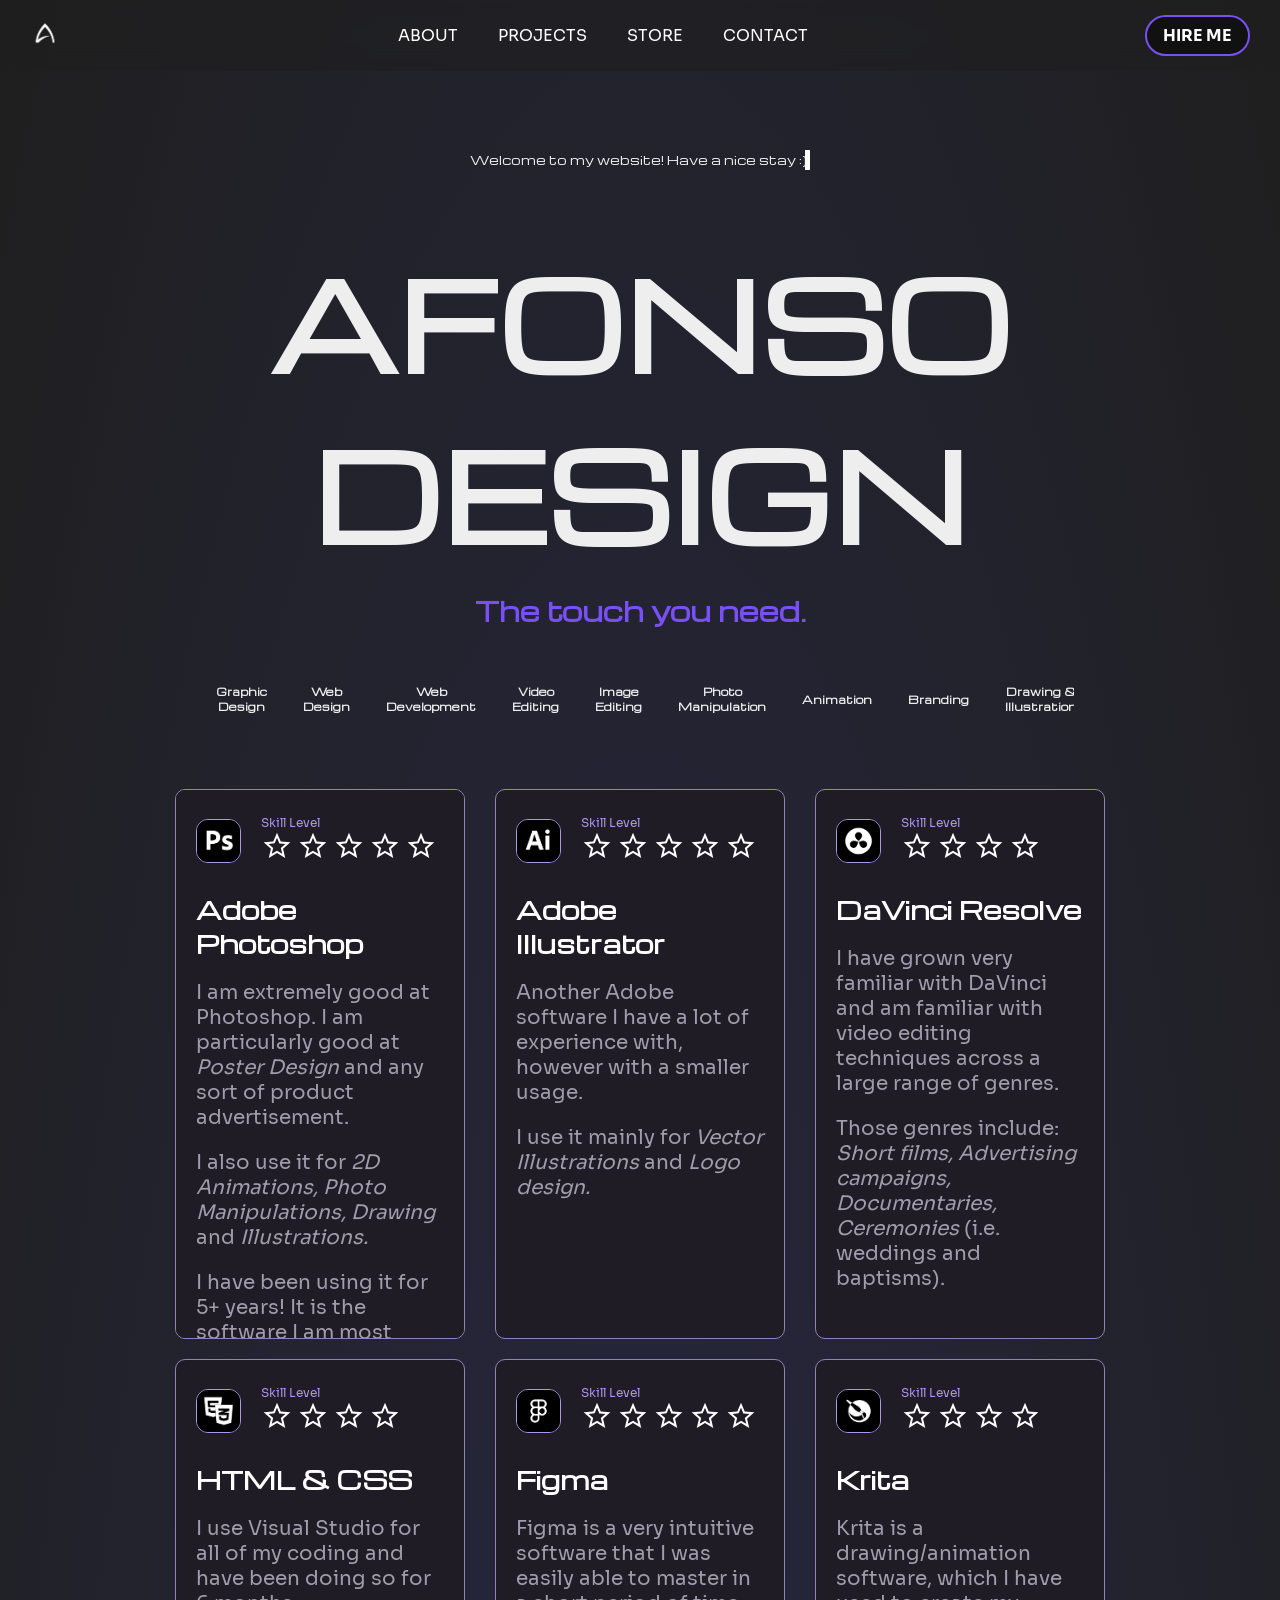
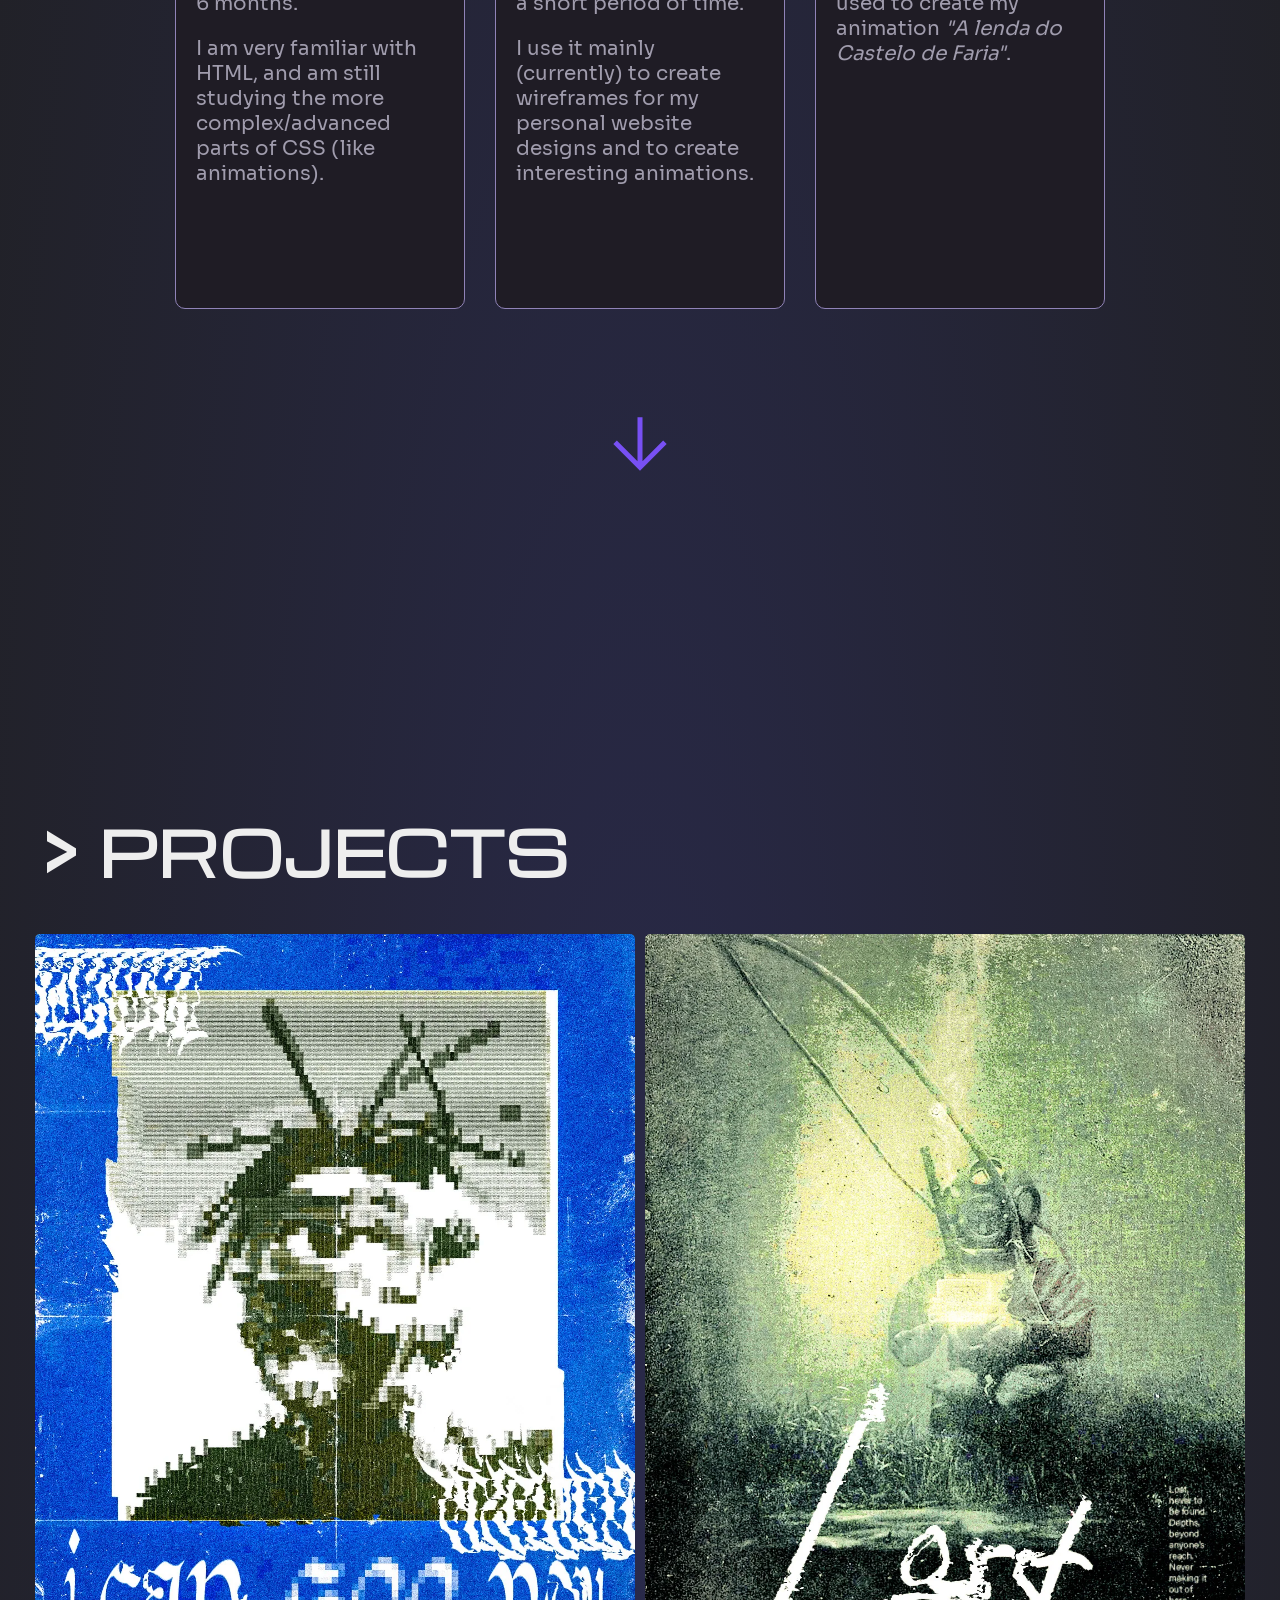
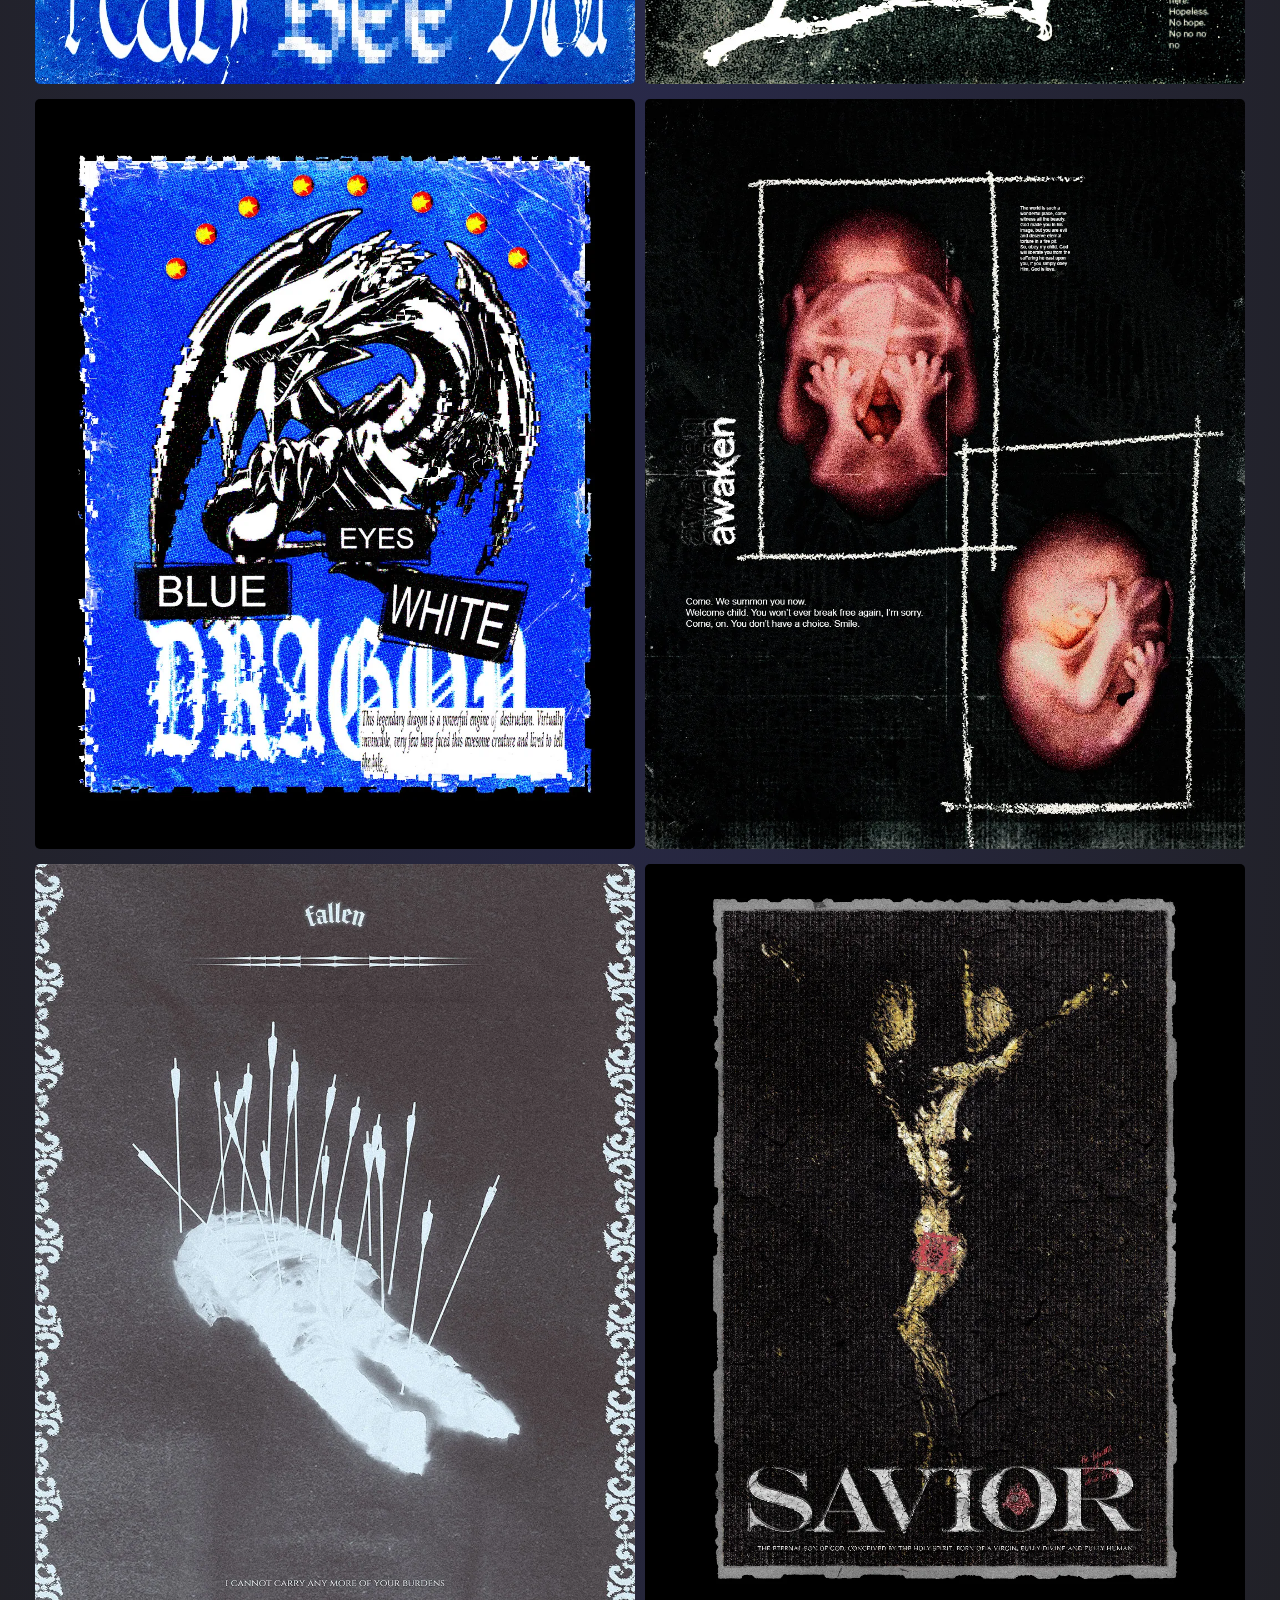
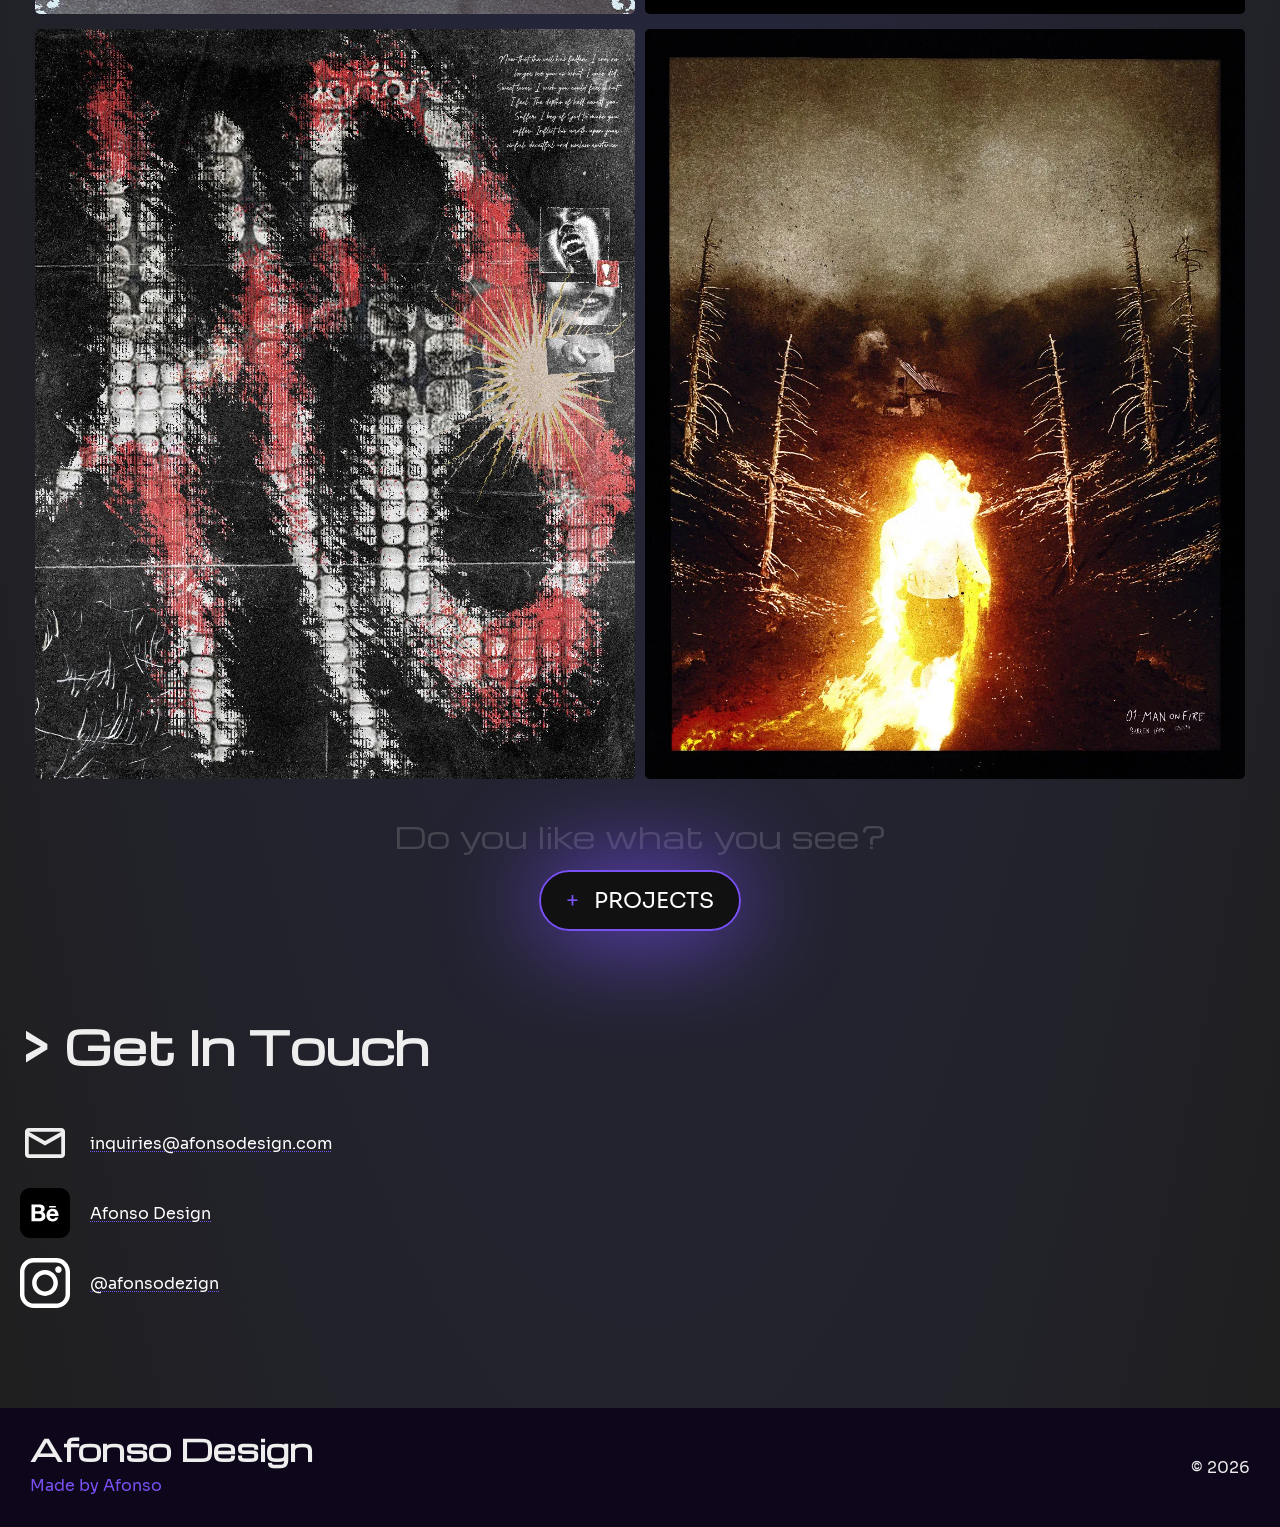
==== index.html @ 68c9d5b9 "title update" ====
<!DOCTYPE html>
<html lang="en">
<head>
  <meta charset="UTF-8">
  <meta name="viewport" content="width=device-width, initial-scale=1.0">
  <meta name="description" content="Graphic Design freelancer looking to level up your brand or projects.">
  <title>Afonso Design - Freelance Graphic Designer</title>

  <link rel="stylesheet" href="general.css">
  <link rel="stylesheet" href="nav.css">
  <link rel="stylesheet" href="header.css">
  <link rel="stylesheet" href="main.css">
  <link rel="stylesheet" href="skills.css">
  <link rel="stylesheet" href="footer.css">

  <link rel="icon" type="image/x-icon" href="../Logo/afdz.ico">

</head>

<body>
  <nav>
    <div class="logo-container">
      <a href="index.html"><img src="../Logo/Transparent White.png" class="brand-logo"></a>
    </div>
    <div class="links-container">
      <a href="about.html">About</a>
      <a href="projects.html">Projects</a>
      <a href="store.html">Store</a>
      <a href="contact.html">Contact</a>
    </div>
    <div class="button-container">
      <button>
        <a href="mailto:inquiries@afonsodesign.com" target="_blank" class="my-email">HIRE ME</a>
      </button>
    </div>
  </nav>

  <section class="load-text-container">
    <div class="load-text">
      <p>Welcome to my website! Have a nice stay &#58;&#41;</p>
    </div>
  </section>

  <header>
    <div class="name-container">
      <h1>
        AFONSO DESIGN
      </h1>
      </div>
    <div class="catch-phrase">
      <h3>The touch you need.</h3>
    </div>


   
    <div class="carousel">
      <div class="role-container">
        <h5>Graphic Design</h5>
        <h5>Web Design</h5>
        <h5>Web Development</h5>
        <h5>Video Editing</h5>
        <h5>Image Editing</h5>
        <h5>Photo Manipulation</h5>
        <h5>Animation</h5>
        <h5>Branding</h5>
        <h5>Drawing & Illustration</h5>
      </div>
      <div aria-hidden="true" class="role-container">
        <h5>Graphic Design</h5>
        <h5>Web Design</h5>
        <h5>Web Development</h5>
        <h5>Video Editing</h5>
        <h5>Image Editing</h5>
        <h5>Photo Manipulation</h5>
        <h5>Animation</h5>
        <h5>Branding</h5>
        <h5>Drawing & Illustration</h5>
      </div>
      <div aria-hidden="true" class="role-container">
        <h5>Graphic Design</h5>
        <h5>Web Design</h5>
        <h5>Web Development</h5>
        <h5>Video Editing</h5>
        <h5>Image Editing</h5>
        <h5>Photo Manipulation</h5>
        <h5>Animation</h5>
        <h5>Branding</h5>
        <h5>Drawing & Illustration</h5>
      </div>
    </div>
  </header>

  <section>
    <div class="skills-panel">
    <div class="skillset-container">
      <div class="skill-container">
        <div class="skill-icon">
          <img src="../Icons/psd logo.png">
          <div class="skill-level-container">
            <p class="skill-level">Skill Level</p>
            <svg xmlns="http://www.w3.org/2000/svg" height="32px" viewBox="0 -960 960 960" width="32px" fill="#fff"><path d="m323-245 157-94 157 95-42-178 138-120-182-16-71-168-71 167-182 16 138 120-42 178Zm-90 125 65-281L80-590l288-25 112-265 112 265 288 25-218 189 65 281-247-149-247 149Zm247-355Z"/></svg>
            <svg xmlns="http://www.w3.org/2000/svg" height="32px" viewBox="0 -960 960 960" width="32px" fill="#fff"><path d="m323-245 157-94 157 95-42-178 138-120-182-16-71-168-71 167-182 16 138 120-42 178Zm-90 125 65-281L80-590l288-25 112-265 112 265 288 25-218 189 65 281-247-149-247 149Zm247-355Z"/></svg>
            <svg xmlns="http://www.w3.org/2000/svg" height="32px" viewBox="0 -960 960 960" width="32px" fill="#fff"><path d="m323-245 157-94 157 95-42-178 138-120-182-16-71-168-71 167-182 16 138 120-42 178Zm-90 125 65-281L80-590l288-25 112-265 112 265 288 25-218 189 65 281-247-149-247 149Zm247-355Z"/></svg>
            <svg xmlns="http://www.w3.org/2000/svg" height="32px" viewBox="0 -960 960 960" width="32px" fill="#fff"><path d="m323-245 157-94 157 95-42-178 138-120-182-16-71-168-71 167-182 16 138 120-42 178Zm-90 125 65-281L80-590l288-25 112-265 112 265 288 25-218 189 65 281-247-149-247 149Zm247-355Z"/></svg>
            <svg xmlns="http://www.w3.org/2000/svg" height="32px" viewBox="0 -960 960 960" width="32px" fill="#fff"><path d="m323-245 157-94 157 95-42-178 138-120-182-16-71-168-71 167-182 16 138 120-42 178Zm-90 125 65-281L80-590l288-25 112-265 112 265 288 25-218 189 65 281-247-149-247 149Zm247-355Z"/></svg>
          </div>
          </div>

        <div class="skill-description">
          <h2>Adobe Photoshop</h2>
          <p>I am extremely good at Photoshop. I am particularly good at <em>Poster Design</em> and any sort of product advertisement.</p>
          <p>I also use it for <em>2D Animations, Photo Manipulations, Drawing</em> and <em>Illustrations.</em></p>
          <p>I have been using it for 5+ years! It is the software I am most familiar with.</p>
        </div>
      </div>
      <div class="skill-container">
        <div class="skill-icon">
          <img src="../Icons/ai logo.png">
          <div class="skill-level-container">
            <p class="skill-level">Skill Level</p>
          <svg xmlns="http://www.w3.org/2000/svg" height="32px" viewBox="0 -960 960 960" width="32px" fill="#fff"><path d="m323-245 157-94 157 95-42-178 138-120-182-16-71-168-71 167-182 16 138 120-42 178Zm-90 125 65-281L80-590l288-25 112-265 112 265 288 25-218 189 65 281-247-149-247 149Zm247-355Z"/></svg>
          <svg xmlns="http://www.w3.org/2000/svg" height="32px" viewBox="0 -960 960 960" width="32px" fill="#fff"><path d="m323-245 157-94 157 95-42-178 138-120-182-16-71-168-71 167-182 16 138 120-42 178Zm-90 125 65-281L80-590l288-25 112-265 112 265 288 25-218 189 65 281-247-149-247 149Zm247-355Z"/></svg>
          <svg xmlns="http://www.w3.org/2000/svg" height="32px" viewBox="0 -960 960 960" width="32px" fill="#fff"><path d="m323-245 157-94 157 95-42-178 138-120-182-16-71-168-71 167-182 16 138 120-42 178Zm-90 125 65-281L80-590l288-25 112-265 112 265 288 25-218 189 65 281-247-149-247 149Zm247-355Z"/></svg>
          <svg xmlns="http://www.w3.org/2000/svg" height="32px" viewBox="0 -960 960 960" width="32px" fill="#fff"><path d="m323-245 157-94 157 95-42-178 138-120-182-16-71-168-71 167-182 16 138 120-42 178Zm-90 125 65-281L80-590l288-25 112-265 112 265 288 25-218 189 65 281-247-149-247 149Zm247-355Z"/></svg>
          <svg xmlns="http://www.w3.org/2000/svg" height="32px" viewBox="0 -960 960 960" width="32px" fill="#fff"><path d="m323-245 157-94 157 95-42-178 138-120-182-16-71-168-71 167-182 16 138 120-42 178Zm-90 125 65-281L80-590l288-25 112-265 112 265 288 25-218 189 65 281-247-149-247 149Zm247-355Z"/></svg>
        </div>
        </div>

        <div class="skill-description">
          <h2>Adobe Illustrator</h2>
          <p>Another Adobe software I have a lot of experience with, however with a smaller usage.</p>
          <p>I use it mainly for <em>Vector Illustrations</em> and <em>Logo design.</em></p>
        </div>
      </div>
      <div class="skill-container">
        <div class="skill-icon">
          <img src="../Icons/da vinci logo.png">
          <div class="skill-level-container">
            <p class="skill-level">Skill Level</p>
            <svg xmlns="http://www.w3.org/2000/svg" height="32px" viewBox="0 -960 960 960" width="32px" fill="#fff"><path d="m323-245 157-94 157 95-42-178 138-120-182-16-71-168-71 167-182 16 138 120-42 178Zm-90 125 65-281L80-590l288-25 112-265 112 265 288 25-218 189 65 281-247-149-247 149Zm247-355Z"/></svg>
            <svg xmlns="http://www.w3.org/2000/svg" height="32px" viewBox="0 -960 960 960" width="32px" fill="#fff"><path d="m323-245 157-94 157 95-42-178 138-120-182-16-71-168-71 167-182 16 138 120-42 178Zm-90 125 65-281L80-590l288-25 112-265 112 265 288 25-218 189 65 281-247-149-247 149Zm247-355Z"/></svg>
            <svg xmlns="http://www.w3.org/2000/svg" height="32px" viewBox="0 -960 960 960" width="32px" fill="#fff"><path d="m323-245 157-94 157 95-42-178 138-120-182-16-71-168-71 167-182 16 138 120-42 178Zm-90 125 65-281L80-590l288-25 112-265 112 265 288 25-218 189 65 281-247-149-247 149Zm247-355Z"/></svg>
            <svg xmlns="http://www.w3.org/2000/svg" height="32px" viewBox="0 -960 960 960" width="32px" fill="#fff"><path d="m323-245 157-94 157 95-42-178 138-120-182-16-71-168-71 167-182 16 138 120-42 178Zm-90 125 65-281L80-590l288-25 112-265 112 265 288 25-218 189 65 281-247-149-247 149Zm247-355Z"/></svg>
          </div>
        </div>

        <div class="skill-description">
          <h2>DaVinci Resolve</h2>
          <p>I have grown very familiar with DaVinci and am familiar with video editing techniques across a large range of genres.</p>
          <p>Those genres include: <em>Short films, Advertising campaigns, Documentaries, Ceremonies</em> (i.e. weddings and baptisms).</p>
        </div>
      </div>
      <div class="skill-container">
        <div class="skill-icon">
          <img src="../Icons/htmlcss logo.png">
          <div class="skill-level-container">
            <p class="skill-level">Skill Level</p>
          <svg xmlns="http://www.w3.org/2000/svg" height="32px" viewBox="0 -960 960 960" width="32px" fill="#fff"><path d="m323-245 157-94 157 95-42-178 138-120-182-16-71-168-71 167-182 16 138 120-42 178Zm-90 125 65-281L80-590l288-25 112-265 112 265 288 25-218 189 65 281-247-149-247 149Zm247-355Z"/></svg>
          <svg xmlns="http://www.w3.org/2000/svg" height="32px" viewBox="0 -960 960 960" width="32px" fill="#fff"><path d="m323-245 157-94 157 95-42-178 138-120-182-16-71-168-71 167-182 16 138 120-42 178Zm-90 125 65-281L80-590l288-25 112-265 112 265 288 25-218 189 65 281-247-149-247 149Zm247-355Z"/></svg>
          <svg xmlns="http://www.w3.org/2000/svg" height="32px" viewBox="0 -960 960 960" width="32px" fill="#fff"><path d="m323-245 157-94 157 95-42-178 138-120-182-16-71-168-71 167-182 16 138 120-42 178Zm-90 125 65-281L80-590l288-25 112-265 112 265 288 25-218 189 65 281-247-149-247 149Zm247-355Z"/></svg>
          <svg xmlns="http://www.w3.org/2000/svg" height="32px" viewBox="0 -960 960 960" width="32px" fill="#fff"><path d="m323-245 157-94 157 95-42-178 138-120-182-16-71-168-71 167-182 16 138 120-42 178Zm-90 125 65-281L80-590l288-25 112-265 112 265 288 25-218 189 65 281-247-149-247 149Zm247-355Z"/></svg>
        </div>
        </div>

        <div class="skill-description">
          <h2>HTML & CSS</h2>
          <p>I use Visual Studio for all of my coding and have been doing so for 6 months.</p>
          <p>I am very familiar with HTML, and am still studying the more complex/advanced parts of CSS (like animations).</p>
        </div>
      </div>
      <div class="skill-container">
        <div class="skill-icon">
          <img src="../Icons/figma logo.png">
          <div class="skill-level-container">
            <p class="skill-level">Skill Level</p>
          <svg xmlns="http://www.w3.org/2000/svg" height="32px" viewBox="0 -960 960 960" width="32px" fill="#fff"><path d="m323-245 157-94 157 95-42-178 138-120-182-16-71-168-71 167-182 16 138 120-42 178Zm-90 125 65-281L80-590l288-25 112-265 112 265 288 25-218 189 65 281-247-149-247 149Zm247-355Z"/></svg>
          <svg xmlns="http://www.w3.org/2000/svg" height="32px" viewBox="0 -960 960 960" width="32px" fill="#fff"><path d="m323-245 157-94 157 95-42-178 138-120-182-16-71-168-71 167-182 16 138 120-42 178Zm-90 125 65-281L80-590l288-25 112-265 112 265 288 25-218 189 65 281-247-149-247 149Zm247-355Z"/></svg>
          <svg xmlns="http://www.w3.org/2000/svg" height="32px" viewBox="0 -960 960 960" width="32px" fill="#fff"><path d="m323-245 157-94 157 95-42-178 138-120-182-16-71-168-71 167-182 16 138 120-42 178Zm-90 125 65-281L80-590l288-25 112-265 112 265 288 25-218 189 65 281-247-149-247 149Zm247-355Z"/></svg>
          <svg xmlns="http://www.w3.org/2000/svg" height="32px" viewBox="0 -960 960 960" width="32px" fill="#fff"><path d="m323-245 157-94 157 95-42-178 138-120-182-16-71-168-71 167-182 16 138 120-42 178Zm-90 125 65-281L80-590l288-25 112-265 112 265 288 25-218 189 65 281-247-149-247 149Zm247-355Z"/></svg>
          <svg xmlns="http://www.w3.org/2000/svg" height="32px" viewBox="0 -960 960 960" width="32px" fill="#fff"><path d="m323-245 157-94 157 95-42-178 138-120-182-16-71-168-71 167-182 16 138 120-42 178Zm-90 125 65-281L80-590l288-25 112-265 112 265 288 25-218 189 65 281-247-149-247 149Zm247-355Z"/></svg>
        </div>
        </div>

        <div class="skill-description">
          <h2>Figma</h2>
          <p>Figma is a very intuitive software that I was easily able to master in a short period of time.</p>
          <p>I use it mainly (currently) to create wireframes for my personal website designs and to create interesting animations.</p>
        </div>
      </div>
      <div class="skill-container">
        <div class="skill-icon">
          <img src="../Icons/krita logo.png">
          <div class="skill-level-container">
            <p class="skill-level">Skill Level</p>
          <svg xmlns="http://www.w3.org/2000/svg" height="32px" viewBox="0 -960 960 960" width="32px" fill="#fff"><path d="m323-245 157-94 157 95-42-178 138-120-182-16-71-168-71 167-182 16 138 120-42 178Zm-90 125 65-281L80-590l288-25 112-265 112 265 288 25-218 189 65 281-247-149-247 149Zm247-355Z"/></svg>
          <svg xmlns="http://www.w3.org/2000/svg" height="32px" viewBox="0 -960 960 960" width="32px" fill="#fff"><path d="m323-245 157-94 157 95-42-178 138-120-182-16-71-168-71 167-182 16 138 120-42 178Zm-90 125 65-281L80-590l288-25 112-265 112 265 288 25-218 189 65 281-247-149-247 149Zm247-355Z"/></svg>
          <svg xmlns="http://www.w3.org/2000/svg" height="32px" viewBox="0 -960 960 960" width="32px" fill="#fff"><path d="m323-245 157-94 157 95-42-178 138-120-182-16-71-168-71 167-182 16 138 120-42 178Zm-90 125 65-281L80-590l288-25 112-265 112 265 288 25-218 189 65 281-247-149-247 149Zm247-355Z"/></svg>
          <svg xmlns="http://www.w3.org/2000/svg" height="32px" viewBox="0 -960 960 960" width="32px" fill="#fff"><path d="m323-245 157-94 157 95-42-178 138-120-182-16-71-168-71 167-182 16 138 120-42 178Zm-90 125 65-281L80-590l288-25 112-265 112 265 288 25-218 189 65 281-247-149-247 149Zm247-355Z"/></svg>
        </div>
        </div>

        <div class="skill-description">
          <h2>Krita</h2>
          <p>Krita is a drawing/animation software, which I have used to create my animation <em>"A lenda do Castelo de Faria"</em>.</p>
        </div>
      </div>
    </div>
    </div>

    <!--Arrow link-->

    <div class="arrow-container">
      <a href="#projects"><img src="../Icons/arrow_down.svg"></a>
    </div>

    <!--Arrow Link (end)-->
  </section>

  <main>
    <div id="projects">
    </div>

    <div class="projects-title">
      <h1>
        > PROJECTS
      </h1>
    </div>

    <div class="short-portfolio">
      <div class="port-img-container">
        <img src="../Images/I can see you blau.webp">
        <div class="img-details">
          <div class="img-details-items">
            <p><span class="piece-name">"I can see you."</span><span class="piece-date">, 2025</span></p>
            <a href="posterdesigns.html"><button>Learn More</button></a>
          </div>
        </div>
      </div>

      <div class="port-img-container">
        <img src="../Images/Lost, never to be found 1.webp">
        <div class="img-details">
          <div class="img-details-items">
            <p><span class="piece-name">"Losst, never to be found"</span><span class="piece-date">, 2025</span></p>
            <a href="posterdesigns.html"><button>Learn More</button></a>
          </div>
        </div>
      </div>
      <div class="port-img-container">
        <img src="../Images/Blue eyes 1.webp">
        <div class="img-details">
          <div class="img-details-items">
            <p><span class="piece-name">"Blue Eyes White Dragon"</span><span class="piece-date">, 2025</span></p>
            <a href="posterdesigns.html"><button>Learn More</button></a>
          </div>
        </div>
      </div>
      <div class="port-img-container">
        <img src="../Images/awaken.webp">
        <div class="img-details">
          <div class="img-details-items">
            <p><span class="piece-name">"Awaken"</span><span class="piece-date">, 2025</span></p>
            <a href="posterdesigns.html"><button>Learn More</button></a>
          </div>
        </div>
      </div>
      <div class="port-img-container">
        <img src="../Images/fallen b.webp">
        <div class="img-details">
          <div class="img-details-items">
            <p><span class="piece-name">"Fallen"</span><span class="piece-date">, 2025</span></p>
            <a href="posterdesigns.html"><button>Learn More</button></a>
          </div>
        </div>
      </div>
      <div class="port-img-container">
        <img src="../Images/savior 1.webp">
        <div class="img-details">
          <div class="img-details-items">
            <p><span class="piece-name">"Savior"</span><span class="piece-date">, 2025</span></p>
            <a href="posterdesigns.html"><button>Learn More</button></a>
          </div>
        </div>
      </div>
      <div class="port-img-container">
        <img src="../Images/h8_0.webp">
        <div class="img-details">
          <div class="img-details-items">
            <p><span class="piece-name">"H8"</span><span class="piece-date">, 2025</span></p>
            <a href="posterdesigns.html"><button>Learn More</button></a>
          </div>
        </div>
      </div>
      <div class="port-img-container">
        <img src="../Images/Barren  textless post-work.webp">
        <div class="img-details">
          <div class="img-details-items">
            <p><span class="piece-name">"Barren"</span><span class="piece-date">, 2025</span></p>
            <a href="posterdesigns.html"><button>Learn More</button></a>
          </div>
        </div>
      </div>
    </div>

    <div class="like-container">
      <p class="like-text">Do you like what you see?</p>
        <div class="more-projects-button">
          <a href="projects.html" role="button"><span>+</span> PROJECTS</a>
        </div>
    </div>

  </main>

  <footer>
    <div id="hire_me">
      <h3>> Get In Touch</h3>
      <div class="email-link">
        <svg xmlns="http://www.w3.org/2000/svg" height="50px" viewBox="0 -960 960 960" width="50px" fill="rgb(238,238,238)"><path d="M168-192q-29.7 0-50.85-21.16Q96-234.32 96-264.04v-432.24Q96-726 117.15-747T168-768h624q29.7 0 50.85 21.16Q864-725.68 864-695.96v432.24Q864-234 842.85-213T792-192H168Zm312-240L168-611v347h624v-347L480-432Zm0-85 312-179H168l312 179Zm-312-94v-85 432-347Z"/></svg>
        <a href="mailto:inquiries@afonsodesign.com" target="_blank" class="my-email">inquiries@afonsodesign.com</a>
      </div>
      <div class="socials-link">
        <svg class="behance-icon" width="50px" height="50px" viewBox="0 0 512 512" version="1.1" xmlns="http://www.w3.org/2000/svg" xmlns:xlink="http://www.w3.org/1999/xlink" xml:space="preserve" xmlns:serif="http://www.serif.com/" style="fill-rule:evenodd;clip-rule:evenodd;stroke-linejoin:round;stroke-miterlimit:2;"><path d="M105,0l302,0c57.541,0.159 104.841,47.459 105,105l0,302c-0.159,57.541 -47.459,104.841 -105,105l-302,0c-57.541,-0.159 -104.841,-47.459 -105,-105l-0,-302c0.159,-57.541 47.459,-104.841 105,-105Z"/><path d="M313.542,309.917c11.344,9.033 27.246,9.938 39.542,2.25c4.139,-2.536 7.321,-6.378 9.042,-10.917l29.792,-0c-4.792,14.833 -12.042,25.375 -21.958,31.75c-10.689,6.63 -23.093,9.977 -35.667,9.625c-8.98,0.116 -17.901,-1.467 -26.292,-4.667c-7.505,-2.926 -14.287,-7.447 -19.875,-13.25c-5.484,-5.938 -9.733,-12.906 -12.5,-20.5c-3.01,-8.435 -4.505,-17.336 -4.417,-26.292c-0.065,-8.788 1.474,-17.514 4.542,-25.75c2.829,-7.758 7.226,-14.85 12.917,-20.833c5.691,-5.851 12.49,-10.511 20,-13.708c8.13,-3.434 16.883,-5.151 25.708,-5.042c9.489,-0.232 18.89,1.871 27.375,6.125c7.583,3.879 14.171,9.454 19.25,16.292c5.076,7.096 8.701,15.125 10.667,23.625c2.229,8.971 3.03,18.238 2.375,27.458l-88.875,0c-0.348,8.699 2.634,17.211 8.333,23.792l0.042,0.042Zm-115.667,-140.583c7.459,-0.075 14.905,0.651 22.208,2.167c6.128,1.201 11.961,3.594 17.167,7.042c4.808,3.32 8.659,7.847 11.167,13.125c2.769,6.279 4.094,13.1 3.875,19.958c0.27,7.577 -1.765,15.061 -5.833,21.458c-4.442,6.076 -10.407,10.876 -17.292,13.917c9.442,2.314 17.752,7.933 23.417,15.833c9.135,15.055 10.122,33.733 2.625,49.667c-3.224,6.131 -7.867,11.403 -13.542,15.375c-5.864,4.067 -12.414,7.045 -19.333,8.792c-7.263,1.905 -14.741,2.872 -22.25,2.875l-82.417,-0l0,-170.167l80.208,0l0,-0.042Zm-2.792,141.167c3.516,0.03 7.024,-0.333 10.458,-1.083c3.142,-0.614 6.13,-1.846 8.792,-3.625c2.595,-1.696 4.705,-4.036 6.125,-6.792c1.606,-3.437 2.363,-7.21 2.208,-11c-0,-8.75 -2.5,-15.042 -7.417,-18.833c-5.682,-3.938 -12.512,-5.888 -19.417,-5.542l-40.75,0l0,46.833l40,0l0,0.042Zm-2.083,-72.458c5.926,0.294 11.786,-1.376 16.667,-4.75c4.555,-3.772 6.947,-9.572 6.375,-15.458c0.121,-3.39 -0.609,-6.757 -2.125,-9.792c-1.358,-2.461 -3.361,-4.506 -5.792,-5.917c-2.552,-1.54 -5.385,-2.56 -8.333,-3c-3.176,-0.576 -6.398,-0.855 -9.625,-0.833l-35,0l0,39.75l37.917,0l-0.083,0Zm105.208,-54.958l69,0l0,16.667l-69,0l0,-16.667Zm54.167,62.125c-5.122,-4.823 -12.02,-7.314 -19.042,-6.875c-4.641,-0.168 -9.255,0.775 -13.458,2.75c-3.304,1.657 -6.228,3.984 -8.583,6.833c-2.086,2.545 -3.619,5.496 -4.5,8.667c-0.832,2.711 -1.363,5.506 -1.583,8.333l55.042,0c-0.413,-7.179 -3.165,-14.03 -7.833,-19.5l-0.042,-0.208Z" style="fill:#fff;"/></svg>
        <a href="https://www.behance.net/afonsodesign">
          Afonso Design
        </a>
      </div>
      <div class="socials-link instagram-icon">
        <svg fill="#fff" version="1.1" id="Layer_1" xmlns="http://www.w3.org/2000/svg" xmlns:xlink="http://www.w3.org/1999/xlink" width="50px" height="50px" viewBox="0 0 169.063 169.063" xml:space="preserve">
          <g>
            <path d="M122.406,0H46.654C20.929,0,0,20.93,0,46.655v75.752c0,25.726,20.929,46.655,46.654,46.655h75.752
              c25.727,0,46.656-20.93,46.656-46.655V46.655C169.063,20.93,148.133,0,122.406,0z M154.063,122.407
              c0,17.455-14.201,31.655-31.656,31.655H46.654C29.2,154.063,15,139.862,15,122.407V46.655C15,29.201,29.2,15,46.654,15h75.752
              c17.455,0,31.656,14.201,31.656,31.655V122.407z"/>
            <path d="M84.531,40.97c-24.021,0-43.563,19.542-43.563,43.563c0,24.02,19.542,43.561,43.563,43.561s43.563-19.541,43.563-43.561
              C128.094,60.512,108.552,40.97,84.531,40.97z M84.531,113.093c-15.749,0-28.563-12.812-28.563-28.561
              c0-15.75,12.813-28.563,28.563-28.563s28.563,12.813,28.563,28.563C113.094,100.281,100.28,113.093,84.531,113.093z"/>
            <path d="M129.921,28.251c-2.89,0-5.729,1.17-7.77,3.22c-2.051,2.04-3.23,4.88-3.23,7.78c0,2.891,1.18,5.73,3.23,7.78
              c2.04,2.04,4.88,3.22,7.77,3.22c2.9,0,5.73-1.18,7.78-3.22c2.05-2.05,3.22-4.89,3.22-7.78c0-2.9-1.17-5.74-3.22-7.78
              C135.661,29.421,132.821,28.251,129.921,28.251z"/>
          </g>
        </svg>
        <a href="https://www.instagram.com/afonsodezign/">
          @afonsodezign
        </a>
      </div>
    </div>

    <div class="footer-bot">
      <div>
        <p class="footer-xl">Afonso Design</p>
        <div>
          <p class="maker">Made by <span>Afonso</span></p>
        </div>
      </div>
      <div>
        <p>&#169; 2026</p>
      </div>
    </div>
  </footer>
</body>
</html>
---- general.css ----
*{
  padding:0;
  margin:0;
  border:none;
  box-sizing: border-box;
}

html{
  scroll-behavior: smooth;
  scrollbar-width: none;
}

body{
  margin:150px 20px 0 20px;
  background-image: radial-gradient(rgba(80, 83, 244, 0.2), rgb(31,31,31));
  background-repeat: no-repeat;
  color:rgb(238,238,238);
  background-color: rgb(31,31,31);
  font-family: Sora, Verdana;
}

.load-text-container{
  display: flex;
  justify-content: center;
  align-items: center;
}

.load-text p{
  font-size:12px;
  line-height:20px;
  font-family: Michroma, Sora, Verdana;
  white-space: nowrap;
  display: inline-block;
  border-right:5px solid white;
  width:340px;
  overflow: hidden;
  animation:
    typing 2s steps(42),
    cursor .4s step-end infinite alternate;
}

/*cursor blinking animation*/
@keyframes cursor{
  50% {border-color:transparent};
}

/*typing animation*/
@keyframes typing{
  from {width:0}
  from{opacity: 0;}
}

.arrow-container{
  display: flex;
  align-items: center;
  justify-content: center;
  color:rgb(120, 80, 244);
  font-weight:bold;
  margin:100px 0 200px 0;
}

.arrow-container img{
  width:80px;
}

.arrow-container img:hover{
  background-color: rgb(29, 29, 29);
  border-radius:50%;
  transition: background-color 0.5s ease;
}

h1{
  font-family: Michroma, Sora, Verdana;
}

/*fonts-upload*/

@font-face {
  font-family: 'Michroma';
  font-style: normal;
  font-weight: 400;
  font-display: swap;
  src: url("../Fonts/michroma/michroma-latin-regular.woff2");
}

@font-face {
  font-family: 'Sora';
  src: url('../Fonts/Sora/Sora[wght].woff2') format('woff2-variations');
  font-weight: 100 800;
  font-style: normal;
  font-display: swap;
}

/*end*/


@media screen and (width <= 600px){
  .load-text p{
    visibility: hidden;
    pointer-events: none;
  }
  body{
    margin-top:100px;
  }
}
---- nav.css ----
nav{
  display: flex;
  justify-content: space-between;
  align-items: center;
  position: fixed;
  top:0;
  left:0;
  right:0;
  padding:15px 30px;
  background-color: rgba(31, 31, 31, 0.555);
  backdrop-filter: blur(10px);
  
  z-index:100;
}

nav .links-container{
  display: flex;
  justify-content: center;
}

nav .links-container a{
  color:white;
  text-decoration: 1px solid underline transparent;
  text-transform: uppercase;
  margin:0 10px;
  padding:5px 10px;
  position: relative;
}

nav .links-container a:hover::after{
  content:'';
  width:100%;
  height:3px;
  position:absolute;
  background-color: rgb(120, 80, 244);
  bottom:0;
  left:0;

  animation-name: underline;
  animation-duration:0.4s;
  animation-timing-function: ease;
}

@keyframes underline{
  0%{
    width:0;
  }

  100%{
    width:100%;
  }
}

nav .links-container a:hover{
  color:rgb(120, 80, 244);
  transition:0.2s ease;
}


nav .button-container button{
  padding:8px 16px;
  border-radius: 24px;
  background-color: rgb(17, 17, 17);
  font-weight: 600;
  cursor:pointer;
  transition: 0.2s ease-in-out;
  border:2px solid rgb(120, 80, 244);
}

nav .button-container button:hover{
  background-color: rgb(120, 80, 244);
  box-shadow: 0 0 10px rgb(120, 80, 244);
}

nav .button-container button a{
  text-transform: uppercase;
  color:white;
  text-decoration: none;
  font-size: 16px;
  font-family: Sora, Verdana;
  font-weight:700;
}

nav .logo-container .brand-logo{
  width:30px;
}

.brand-logo:hover{
  filter: drop-shadow(0 0 5px rgb(120,80,244));
  transition:0.3s ease-in-out;
}

@media screen and (width <= 800px){
  nav a{
    font-size:14px;
  }
  nav .links-container a{
    padding:3px 6px;
  }
  nav .button-container button{
    padding:6px 12px;
  }
  nav .button-container button a{
    font-size: 14px;
  }
}

@media screen and (width <= 600px){
  nav a{
    font-size:12px;
  }
  nav .button-container button a{
    font-size: 14px;
  }
  nav .links-container a{
    padding:10px 12px;
  }
  nav{
    flex-direction:column;
    gap:20px; 
  }
}
@media screen and (max-width: 400px){
  nav a{
    font-size:10px;
  }
  nav .button-container button a{
    font-size: 12px;
  }
  nav .links-container a{
    padding:8px 10px;
  }
  nav{
    flex-direction:column;
    gap:20px; 
  }
}
---- header.css ----
header{
  font-family: "Michroma", "Sora", "Verdana";
}

.name-container{
  display: flex;
  justify-content: center;
  text-align: center;
  padding:10px;
  margin: 50px 0 0 0;
  font-size:60px;
}

.catch-phrase{
  display: flex;
  justify-content: center;
  text-align: center;
  padding:5px;
  font-size: 22px;
  color:rgb(120, 80, 244);
}

.carousel{
  margin:50px auto;
  width:70%;
  display: flex;
  overflow-x: auto;
  pointer-events: none;
  scrollbar-width: none;
}

.carousel::-webkit-scrollbar{
  display: none;
}

.role-container{
  display: flex;
  align-items: center;
  justify-content: center;
  gap:1em;
  padding-right:1em;
  user-select: none;
  animation: spin 10s linear infinite;
}

.role-container h5{
  flex: 0  0 5em;
  font-size: 10px;
  padding:0 10px 20px 10px;
  border-radius:10px;
  text-align: center;
  align-content: center;
}

@keyframes spin{
  from {translate:0;}
  to {translate: -100%}
}

@media screen and (width <= 800px){
  .name-container{
    padding:10px;
    margin: 50px 0 0 0;
    font-size:40px;
  }
  .catch-phrase{
    font-size: 18px;
  }
}
@media screen and (width <= 600px){
  .name-container{
    padding:10px;
    margin: 50px 0 0 0;
    font-size:30px;
  }
  .catch-phrase{
    font-size: 15px;
  }
}
@media screen and (width <= 400px){
  .name-container{
    padding:10px;
    margin: 40px 0 0 0;
    font-size:25px;
  }
  .catch-phrase{
    font-size: 12px;
  }
}
---- main.css ----
#projects{
  background-color: transparent;
  height:120px;
}

.projects-title{
  font-size:30px;
  font-family: Michroma, Sora, Verdana;
  margin:0 0 40px 20px;
}

.short-portfolio{
  display: flex;
  flex-wrap: wrap;
  align-items: center;
  justify-content: center;
  gap:10px;
}

.port-img-container img{
  min-width:200px;
  max-width:600px;
  border-radius: 5px;
}

.port-img-container{
  position: relative;
  cursor: pointer;
}

.port-img-container:hover .img-details{
  display: block;
  transition: 0.3s ease-in-out;
}

.img-details{
  background-color: rgba(31, 31, 31, 0.8);
  position: absolute;
  top:0;
  left:0;
  right:0;
  bottom:0;
  border:2px solid rgb(120, 80, 244);
  border-radius:5px;
  display: none;
}

.img-details-items{
  display: flex;
  justify-content: center;
  align-items: center;
  position:relative;
  flex-direction: column;
  gap:20px;
  top:45%;
  left:45%;
  translate:-45%;
}

.img-details-items p{
  font-size: 22px;
}

.img-details button{
  padding:15px 25px;
  font-size:18px;
  background-color:rgb(17, 17, 17);
  color:white;
  text-decoration: none;
  border-radius:50px;
  border:2px solid rgb(120, 80, 244);
  cursor:pointer;
}

.img-details button:hover{
  background-color: rgb(120, 80, 244);
  color:rgb(31,31,31);
}

.piece-date{
  display: block;
  font-size:10px;
  color:rgb(138, 138, 138);
}

.piece-name{
  color:rgb(217, 205, 255);
}

/*like what you see?*/

.like-container{
  display: flex;
  justify-content: center;
  flex-direction: column;
  align-items: center;
  padding:20px 0;
  margin-bottom:20px;
}

.like-container .like-text{
  font-size:30px;
  font-family: Michroma, Sora, Verdana;
  color:rgba(153, 153, 153, 0.3);
  padding:10px;
  margin-bottom: 20px;
  z-index: -2;
}

.like-container .more-projects-button a{
  padding:15px 25px;
  font-size:22px;
  background-color:rgb(17, 17, 17);
  color:white;
  text-decoration: none;
  border-radius:50px;
  border:2px solid rgb(120, 80, 244);
  box-shadow: 0 0 100px rgb(120, 80, 244);
}

.more-projects-button a span{
  color:rgb(120, 80, 244);
  margin-right:10px;
}

.more-projects-button a:hover{
  background-color: rgb(120, 80, 244);
  color:rgb(17, 17, 17);
  transition:0.3s ease-in-out;
  cursor:pointer;
  box-shadow: none;

}

.more-projects-button a:hover span{
  color:rgb(17, 17, 17);
}

/*_______*/

@media screen and (width <= 1250px) {
  .port-img-container img{
    max-width:400px;
  }
}


@media screen and (width <= 1000px) {
  .port-img-container img{
    max-width:300px;
  }
  .img-details-items p{
  font-size: 15px;
}

.img-details button{
  padding:15px 25px;
  font-size:18px;
  background-color:rgb(17, 17, 17);
  color:white;
  text-decoration: none;
  border-radius:50px;
  border:2px solid rgb(120, 80, 244);
}
}

@media screen and (width <= 800px) {
  .port-img-container img{
    max-width:250px;
  }
  .projects-title{
    font-size:25px;
  }
  .like-container .like-text{
    font-size:25px;
  }
  .more-projects-button{
    margin-top:15px;
  }
  .like-container .more-projects-button a{
    box-shadow: 0 0 50px rgb(120, 80, 244);
  }
}

@media screen and (width <= 600px) {
  .port-img-container img{
    max-width:200px;
  }
  .projects-title{
    font-size:20px;
  }
}

@media screen and (width <= 400px) {
  .projects-title{
    font-size:16px;
  }
}
---- skills.css ----
.skills-panel{
  display: flex;
  justify-content: center;
  align-items: center;
}

.skillset-container{
  display: grid;
  grid-template-columns: 300px 300px 300px;
  grid-template-rows: 550px 550px;
  gap:20px;
  cursor: pointer;
}

.skill-container{
  height:550px;
  min-width:250px;
  border-radius:10px;
  margin:5px;
  background-color: rgb(31, 28, 37);
  padding:20px;
  border:1px solid rgb(144, 131, 184);
  overflow: scroll;
  scrollbar-width: none;
}

.skill-container:hover{
  border:1px solid rgb(120, 80, 244);
  background-color: rgb(32, 32, 46);
  transition: background-color 0.2s ease-in-out;
}

.skill-container:hover .skill-description p{
  color:rgb(171, 151, 233);
  transition:0.2s ease-in-out;
}

.skill-container:hover svg{
  fill:rgb(120, 80, 244);
  transition:0.2s ease-in-out;
}

.skill-icon{
  display: flex;
  align-items: center;
  padding:5px 0;
  margin-bottom:20px;
}

.skill-icon img{
  width:45px;
  margin-right:20px;
  border:1px solid rgb(171, 151, 233);
  border-radius:12px;
}

.skill-description h2{
  font-family: Michroma, Sora, Verdana;
  color:white;
  text-decoration: none;
} 

.skill-description p{
  font-size:20px;
  color:rgb(160, 156, 173);
  margin-top:20px;
}

.skill-level{
  color:rgb(171, 151, 233);
  font-size:12px;
}
.skill-container:hover .skill-level{
  color:rgb(120, 80, 244);
}


@media screen and (width <= 1000px) {
  .skillset-container{
    grid-template-columns: 300px 300px;
    grid-template-rows: 550px 550px;
  }
}

@media screen and (width <= 600px) {
  .skillset-container{
    grid-template-columns: 300px;
    grid-template-rows: 410px;
    gap:10px;
  }
  .skill-container{
    max-height:400px;
    min-width:150px;
  }
  .skill-description h2{
    font-size:20px;
  } 
  .skill-description p{
    font-size:15px;
  }
}
---- footer.css ----
#hire_me h3{
  font-size: 30px;
  font-family: Michroma, Sora, Verdana;
  margin-bottom:40px;
  margin-top:80px;
}

#hire_me .email-link{
  display: flex;
  align-items: center;
}

#hire_me .email-link .my-email{
  color:white;
  text-decoration: none;
}

#hire_me .email-link .my-email{
  color:white;
  cursor: pointer;
  text-decoration: 1px underline dotted rgb(120, 80, 244);
  text-underline-offset: 2px;
}

#hire_me .email-link .my-email:hover{
  color:rgb(120, 80, 244);
  cursor: pointer;
  text-decoration: 1px underline dotted rgb(120, 80, 244);
  text-underline-offset: 6px;
  transition: 0.3s ease-in-out;
}

#hire_me svg{
  margin-right:20px;
}

.email-link:hover svg{
  fill:rgb(120, 80, 244);
  transition: 0.3s ease-in-out;
}

.email-link{
  margin-bottom:20px;
}

.socials-link{
  display: flex;
  align-items: center;
}

.socials-link a{
  color:white;
  cursor: pointer;
  text-decoration: 1px underline dotted rgb(120, 80, 244);
  text-underline-offset: 2px;
}
.socials-link a:hover{
  color:rgb(120, 80, 244);
  cursor: pointer;
  text-decoration: 1px underline dotted rgb(120, 80, 244);
  text-underline-offset: 6px;
  transition: 0.3s ease-in-out;
}

.instagram-icon{
  margin-top:20px;
}

.footer-bot{
  background-color: rgb(14, 6, 26);
  padding:30px;
  margin:80px 0 0 0;
  display: flex;
  justify-content: space-between;
  align-items: center;
  line-height: 22px;
  margin:100px -20px 0 -20px;
}

.footer-xl{
  font-size:30px;
  font-family: Michroma, Sora, Verdana;
  font-weight:800;
  padding: 0 0 15px 0;
}

.maker{
  color:rgb(120, 80, 244);
}

@media screen and (min-width:1200px){
  #hire_me h3{
    font-size: 60px;
  }
}
@media screen and (min-width:800px){
  #hire_me h3{
    font-size: 45px;
  }
}

@media screen and (width <= 600px) {
  .footer-xl{
    font-size:18px;
    padding:0;
  }
  .maker{
    font-size:12px;
  }
}
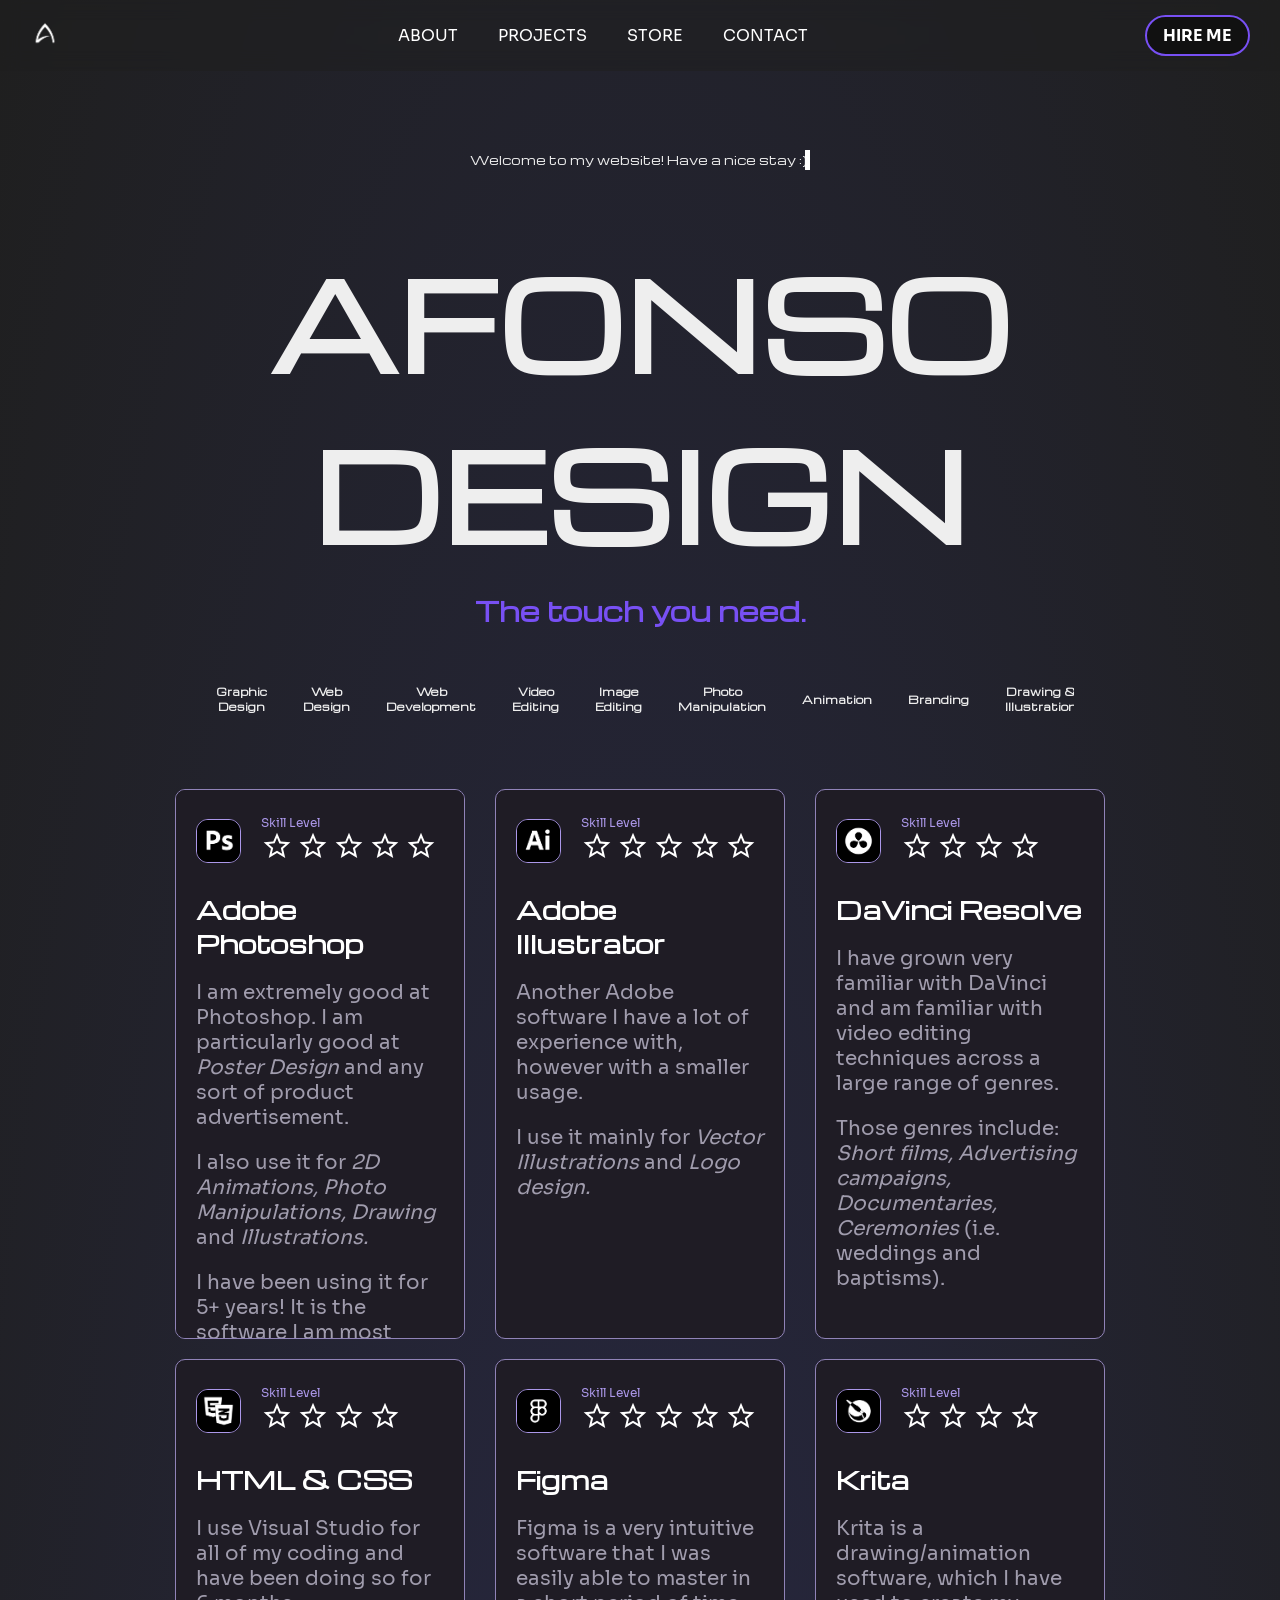
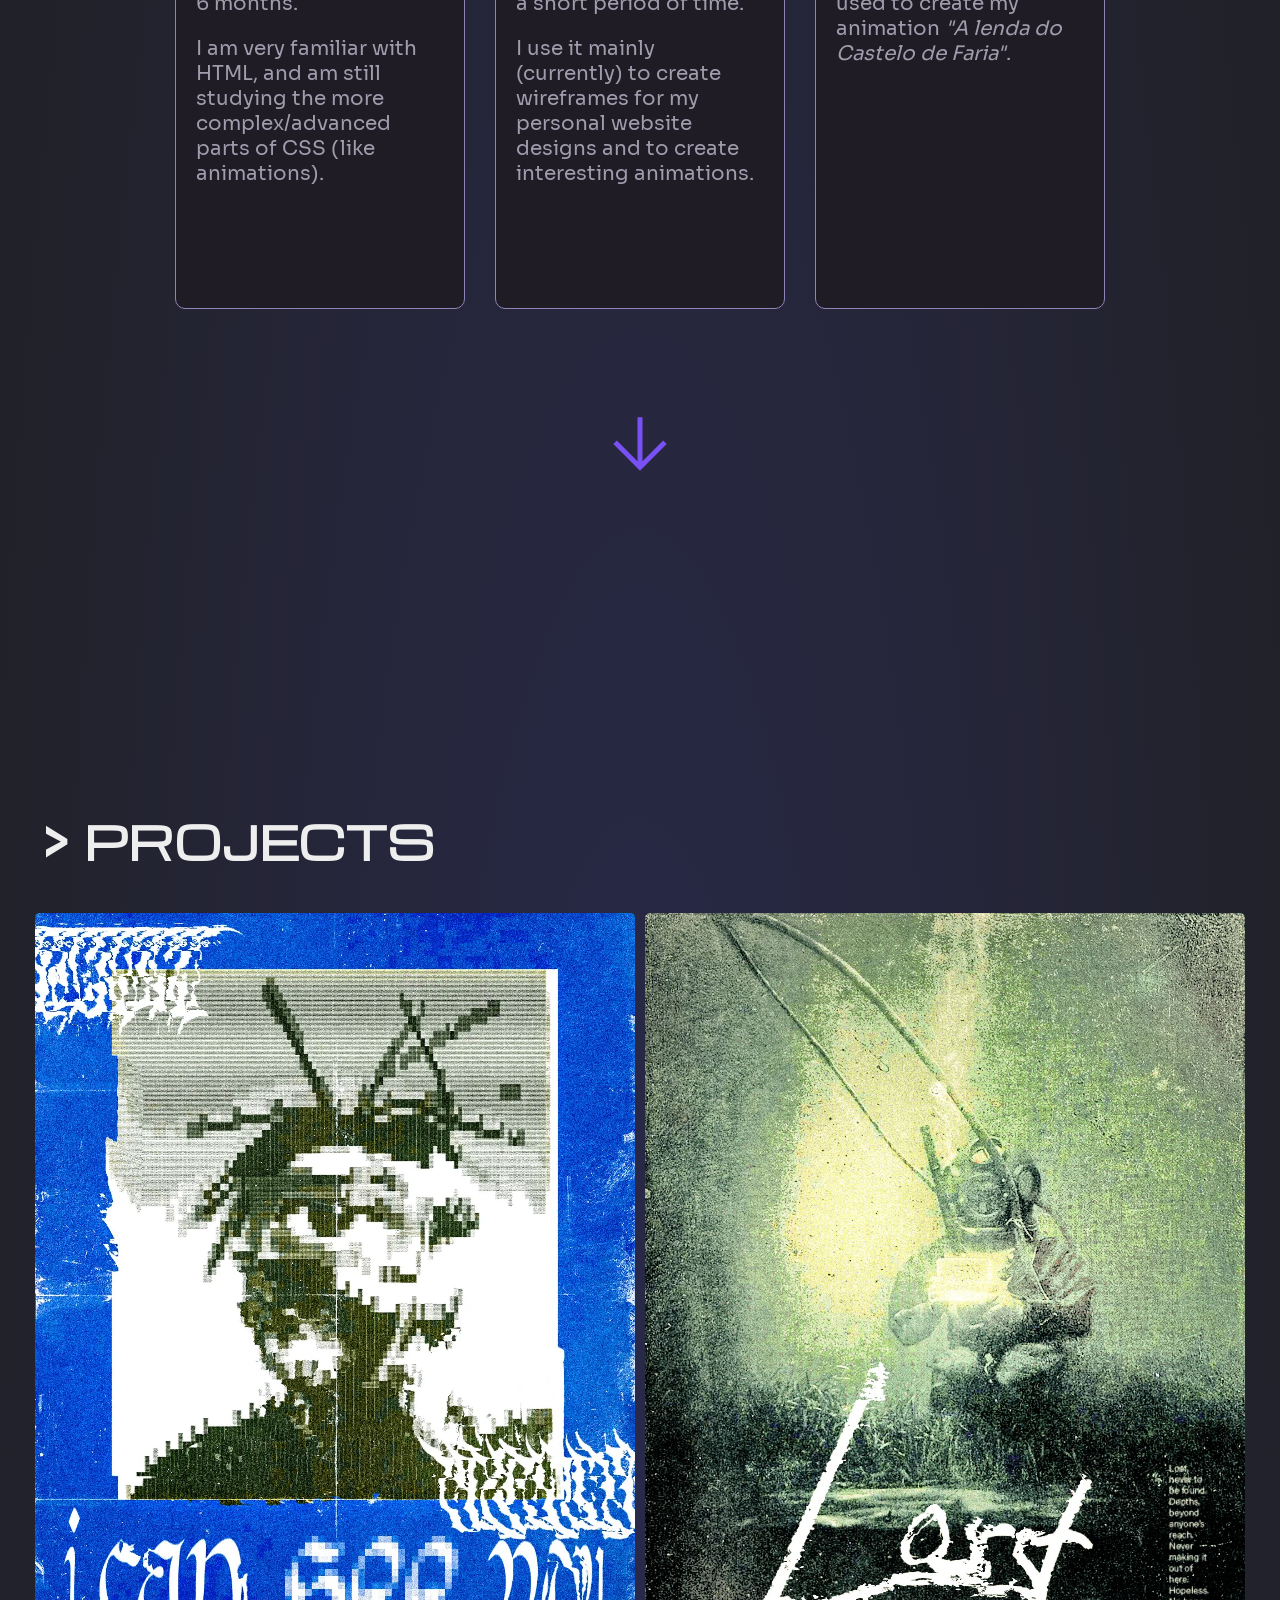
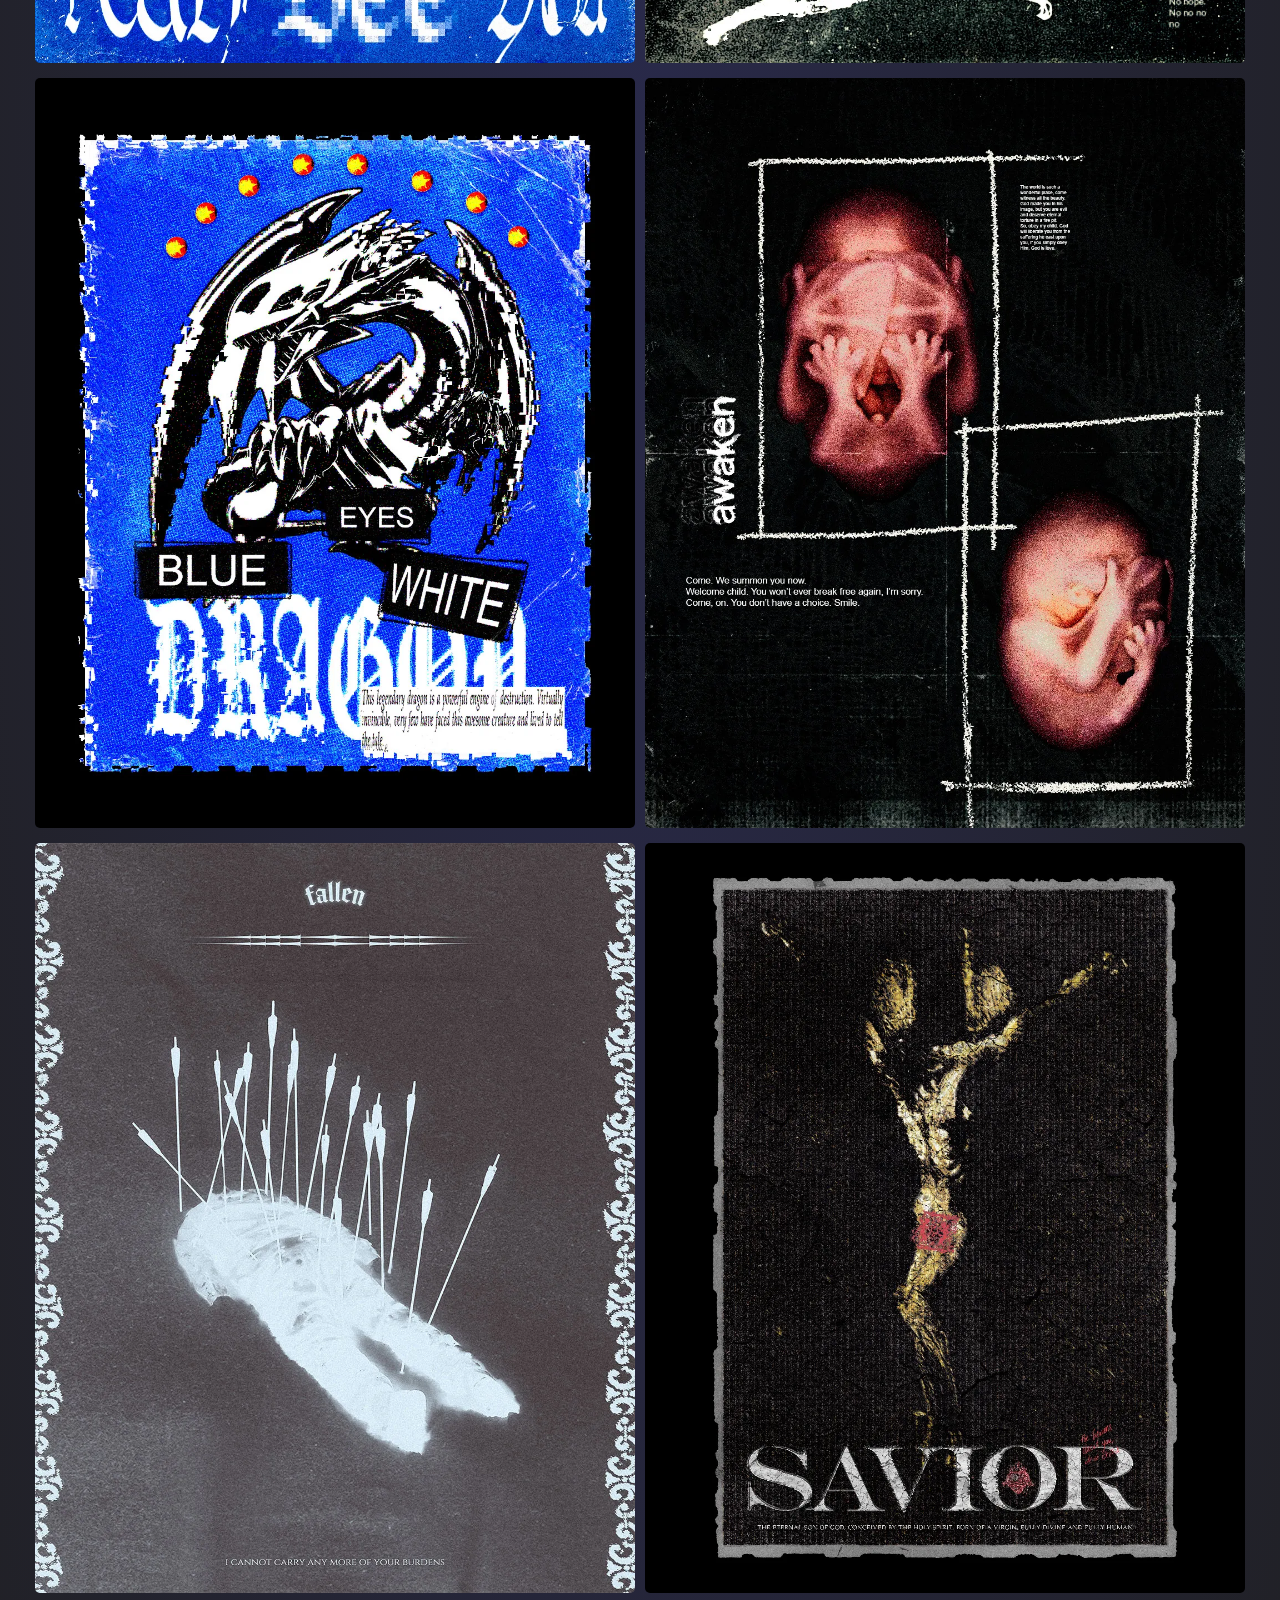
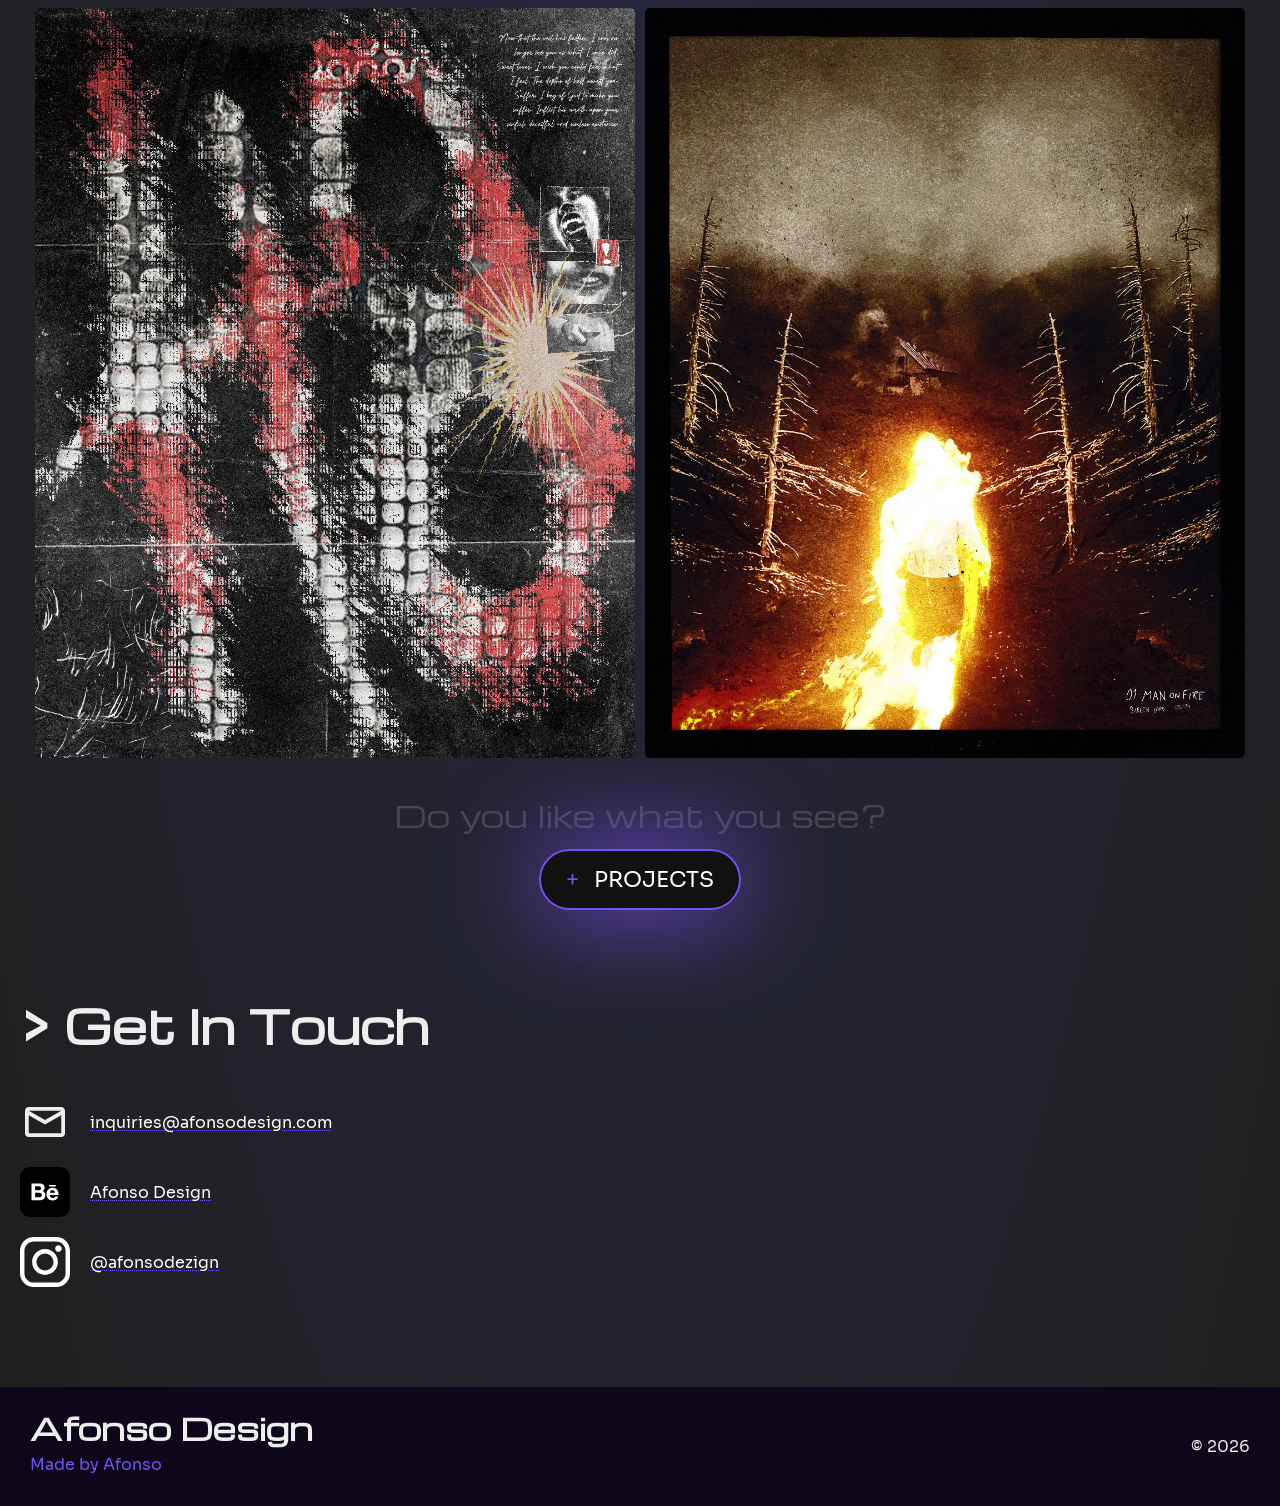
==== commit ea30f206: "added alt text to images in index.html" ====
--- a/index.html
+++ b/index.html
@@ -210,7 +210,7 @@
     <!--Arrow link-->
 
     <div class="arrow-container">
-      <a href="#projects"><img src="../Icons/arrow_down.svg"></a>
+      <a href="#projects"><img src="../Icons/arrow_down.svg" alt="navigation arrow"></a>
     </div>
 
     <!--Arrow Link (end)-->
@@ -221,14 +221,14 @@
     </div>
 
     <div class="projects-title">
-      <h1>
+      <h2>
         > PROJECTS
-      </h1>
+      </h2>
     </div>
 
     <div class="short-portfolio">
       <div class="port-img-container">
-        <img src="../Images/I can see you blau.webp">
+        <img src="../Images/I can see you blau.webp" alt="poster design of a woman holding a phone containing an eye inside it">
         <div class="img-details">
           <div class="img-details-items">
             <p><span class="piece-name">"I can see you."</span><span class="piece-date">, 2025</span></p>
@@ -238,7 +238,7 @@
       </div>
 
       <div class="port-img-container">
-        <img src="../Images/Lost, never to be found 1.webp">
+        <img src="../Images/Lost, never to be found 1.webp" alt="poster design of a man in the depths of the ocean, wearing archaic diving equipment, holding a mysterious glowing object.">
         <div class="img-details">
           <div class="img-details-items">
             <p><span class="piece-name">"Losst, never to be found"</span><span class="piece-date">, 2025</span></p>
@@ -247,7 +247,7 @@
         </div>
       </div>
       <div class="port-img-container">
-        <img src="../Images/Blue eyes 1.webp">
+        <img src="../Images/Blue eyes 1.webp" alt="poster design of the YuGiOh character Blue Eyes White Dragon.">
         <div class="img-details">
           <div class="img-details-items">
             <p><span class="piece-name">"Blue Eyes White Dragon"</span><span class="piece-date">, 2025</span></p>
@@ -256,7 +256,7 @@
         </div>
       </div>
       <div class="port-img-container">
-        <img src="../Images/awaken.webp">
+        <img src="../Images/awaken.webp" alt="poster desing representing a human fetus from 2 different perspectives">
         <div class="img-details">
           <div class="img-details-items">
             <p><span class="piece-name">"Awaken"</span><span class="piece-date">, 2025</span></p>
@@ -265,7 +265,7 @@
         </div>
       </div>
       <div class="port-img-container">
-        <img src="../Images/fallen b.webp">
+        <img src="../Images/fallen b.webp" alt="poster design of a man laying on the ground after being hit with several arrows">
         <div class="img-details">
           <div class="img-details-items">
             <p><span class="piece-name">"Fallen"</span><span class="piece-date">, 2025</span></p>
@@ -274,7 +274,7 @@
         </div>
       </div>
       <div class="port-img-container">
-        <img src="../Images/savior 1.webp">
+        <img src="../Images/savior 1.webp" alt="Jesus represented in an almost vile manner with the inscription 'Savior' below">
         <div class="img-details">
           <div class="img-details-items">
             <p><span class="piece-name">"Savior"</span><span class="piece-date">, 2025</span></p>
@@ -283,7 +283,7 @@
         </div>
       </div>
       <div class="port-img-container">
-        <img src="../Images/h8_0.webp">
+        <img src="../Images/h8_0.webp" alt="typographic poster design, with heavy texture work">
         <div class="img-details">
           <div class="img-details-items">
             <p><span class="piece-name">"H8"</span><span class="piece-date">, 2025</span></p>
@@ -292,7 +292,7 @@
         </div>
       </div>
       <div class="port-img-container">
-        <img src="../Images/Barren  textless post-work.webp">
+        <img src="../Images/Barren  textless post-work.webp" alt="image of a man on fire determined to walk back towards his burning home, in a barren land">
         <div class="img-details">
           <div class="img-details-items">
             <p><span class="piece-name">"Barren"</span><span class="piece-date">, 2025</span></p>
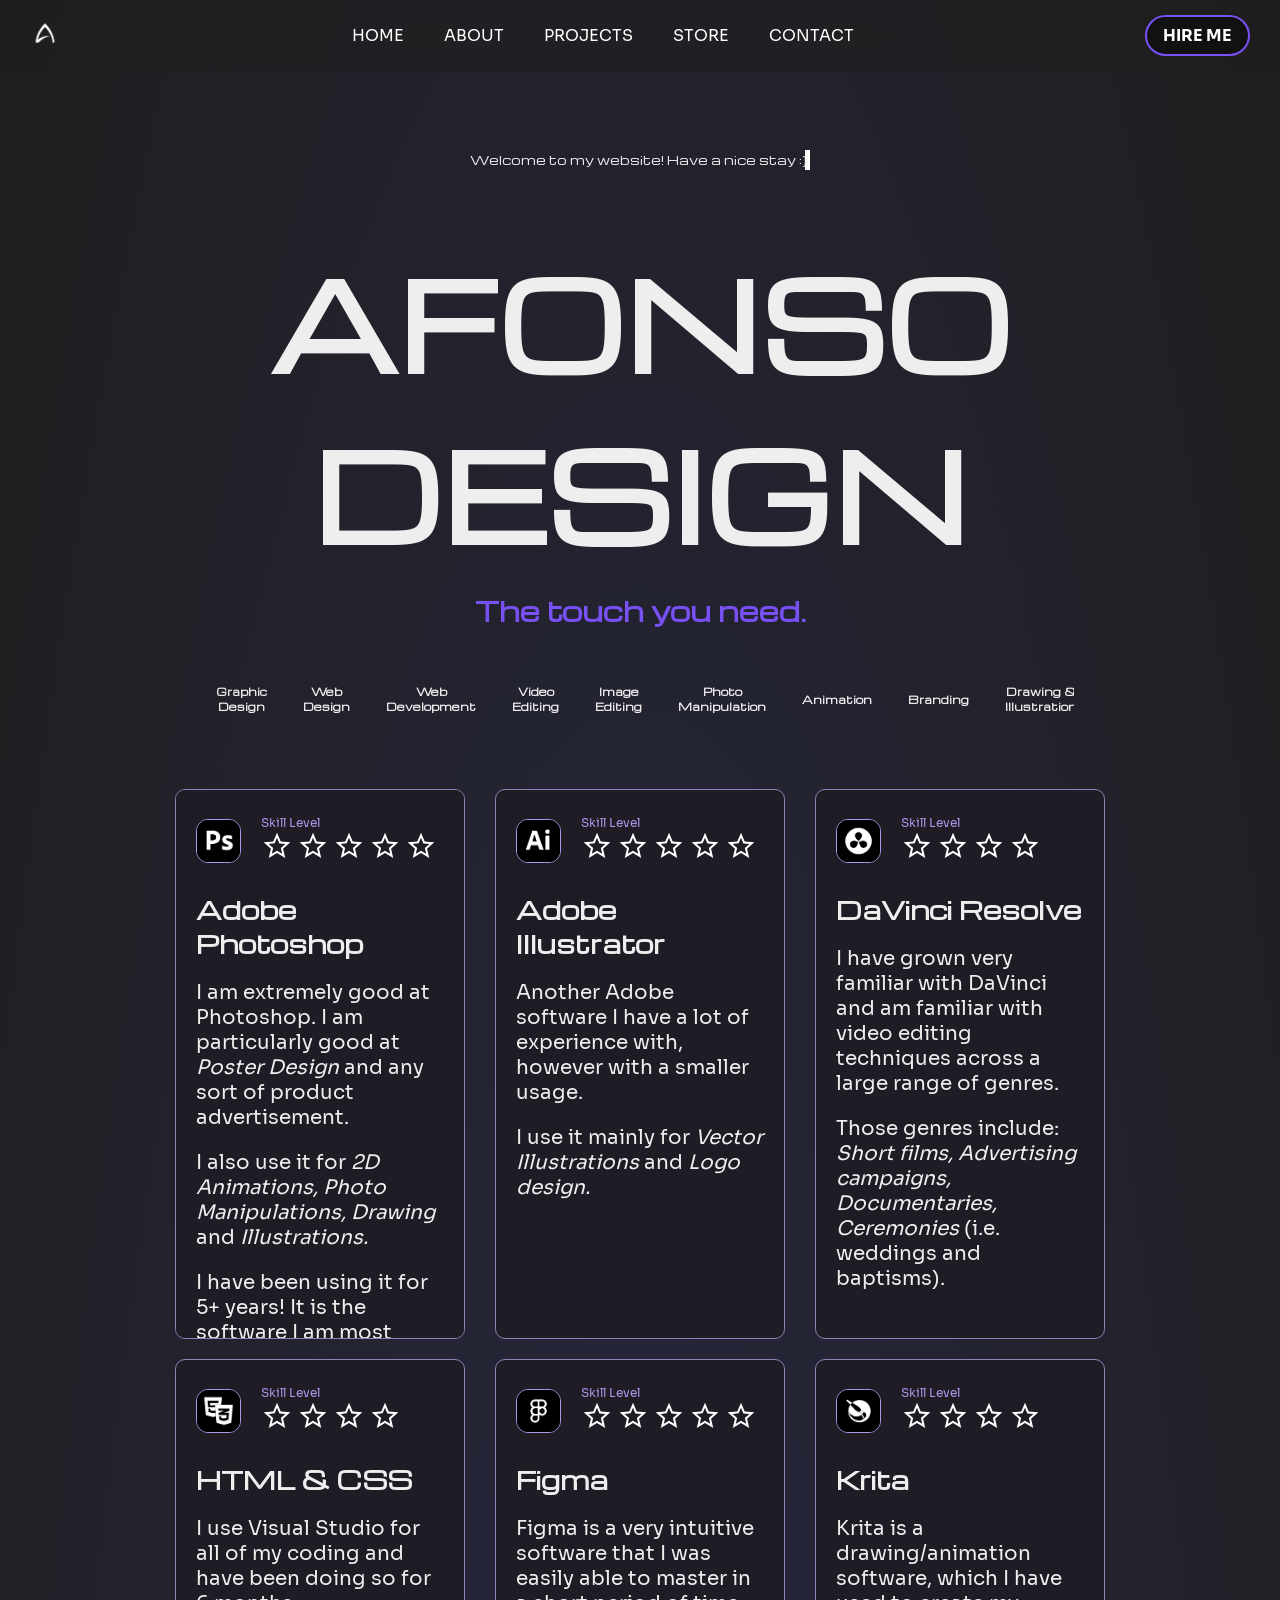
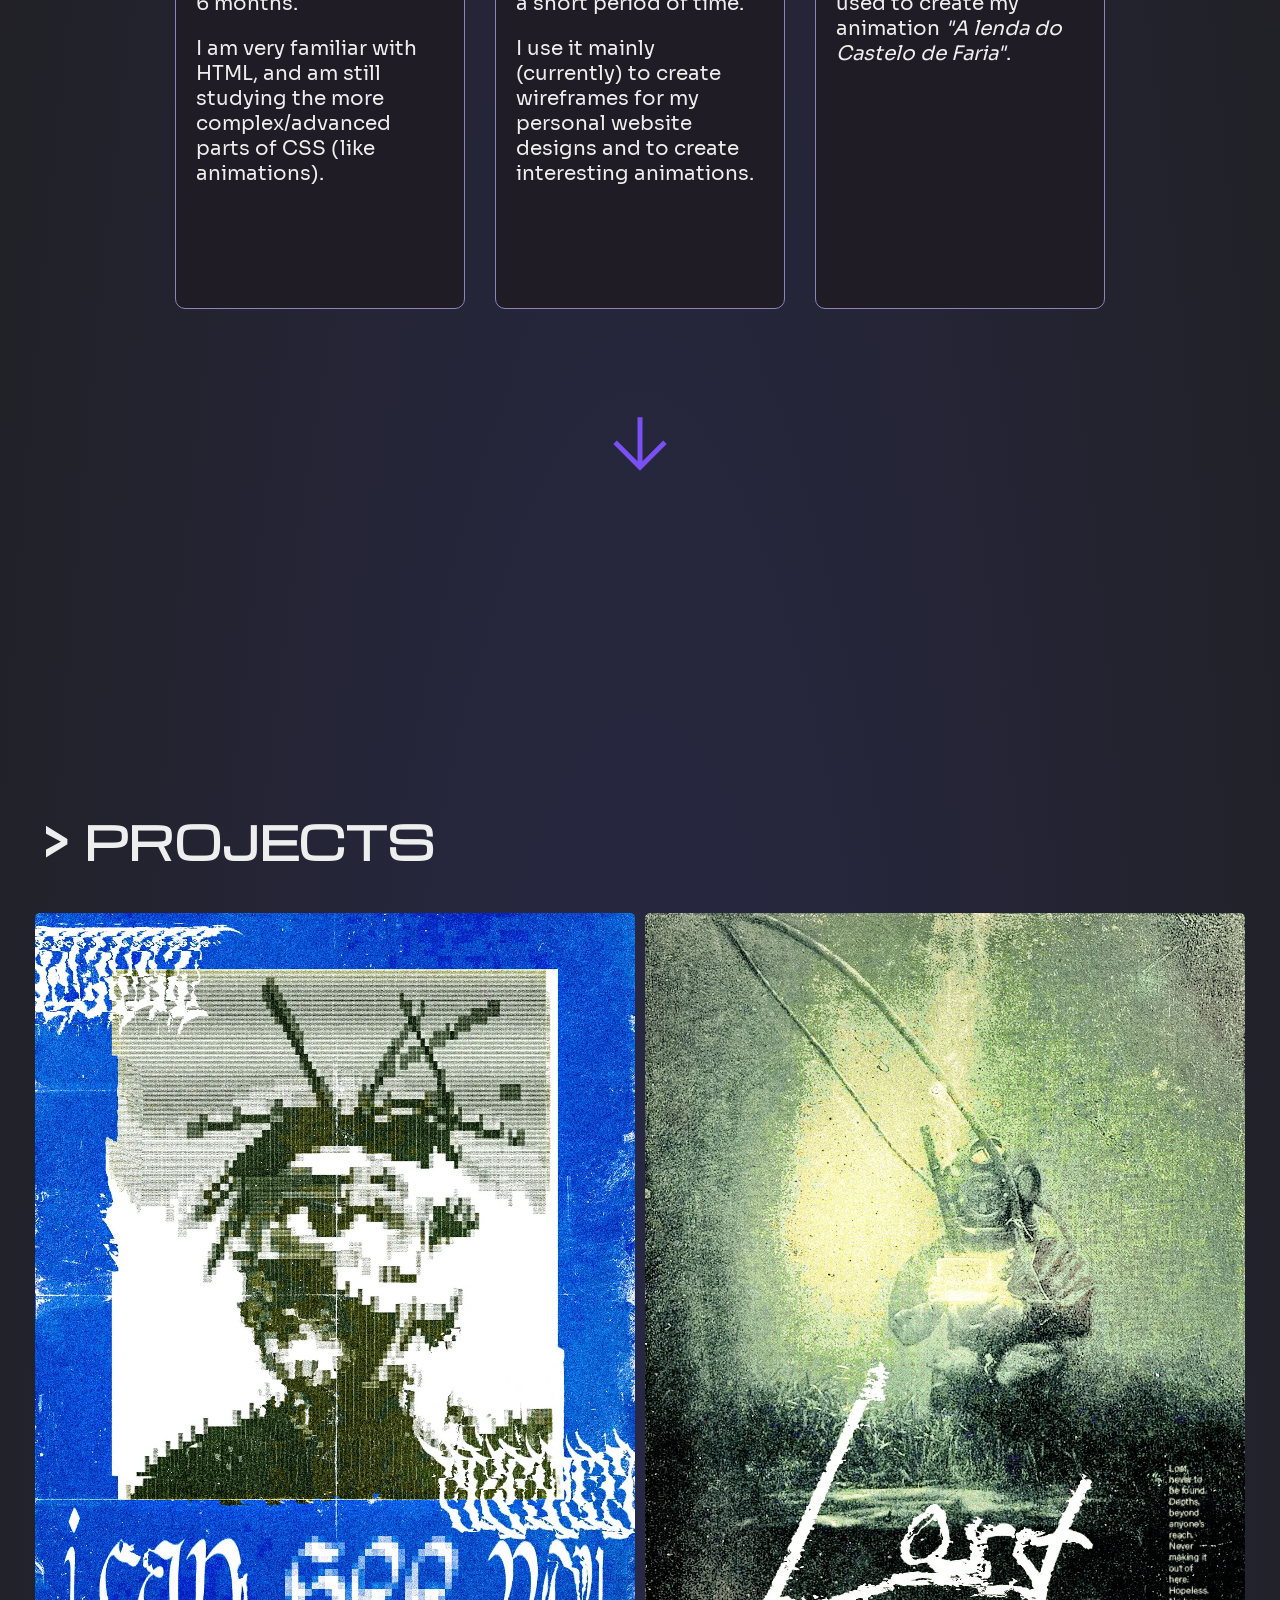
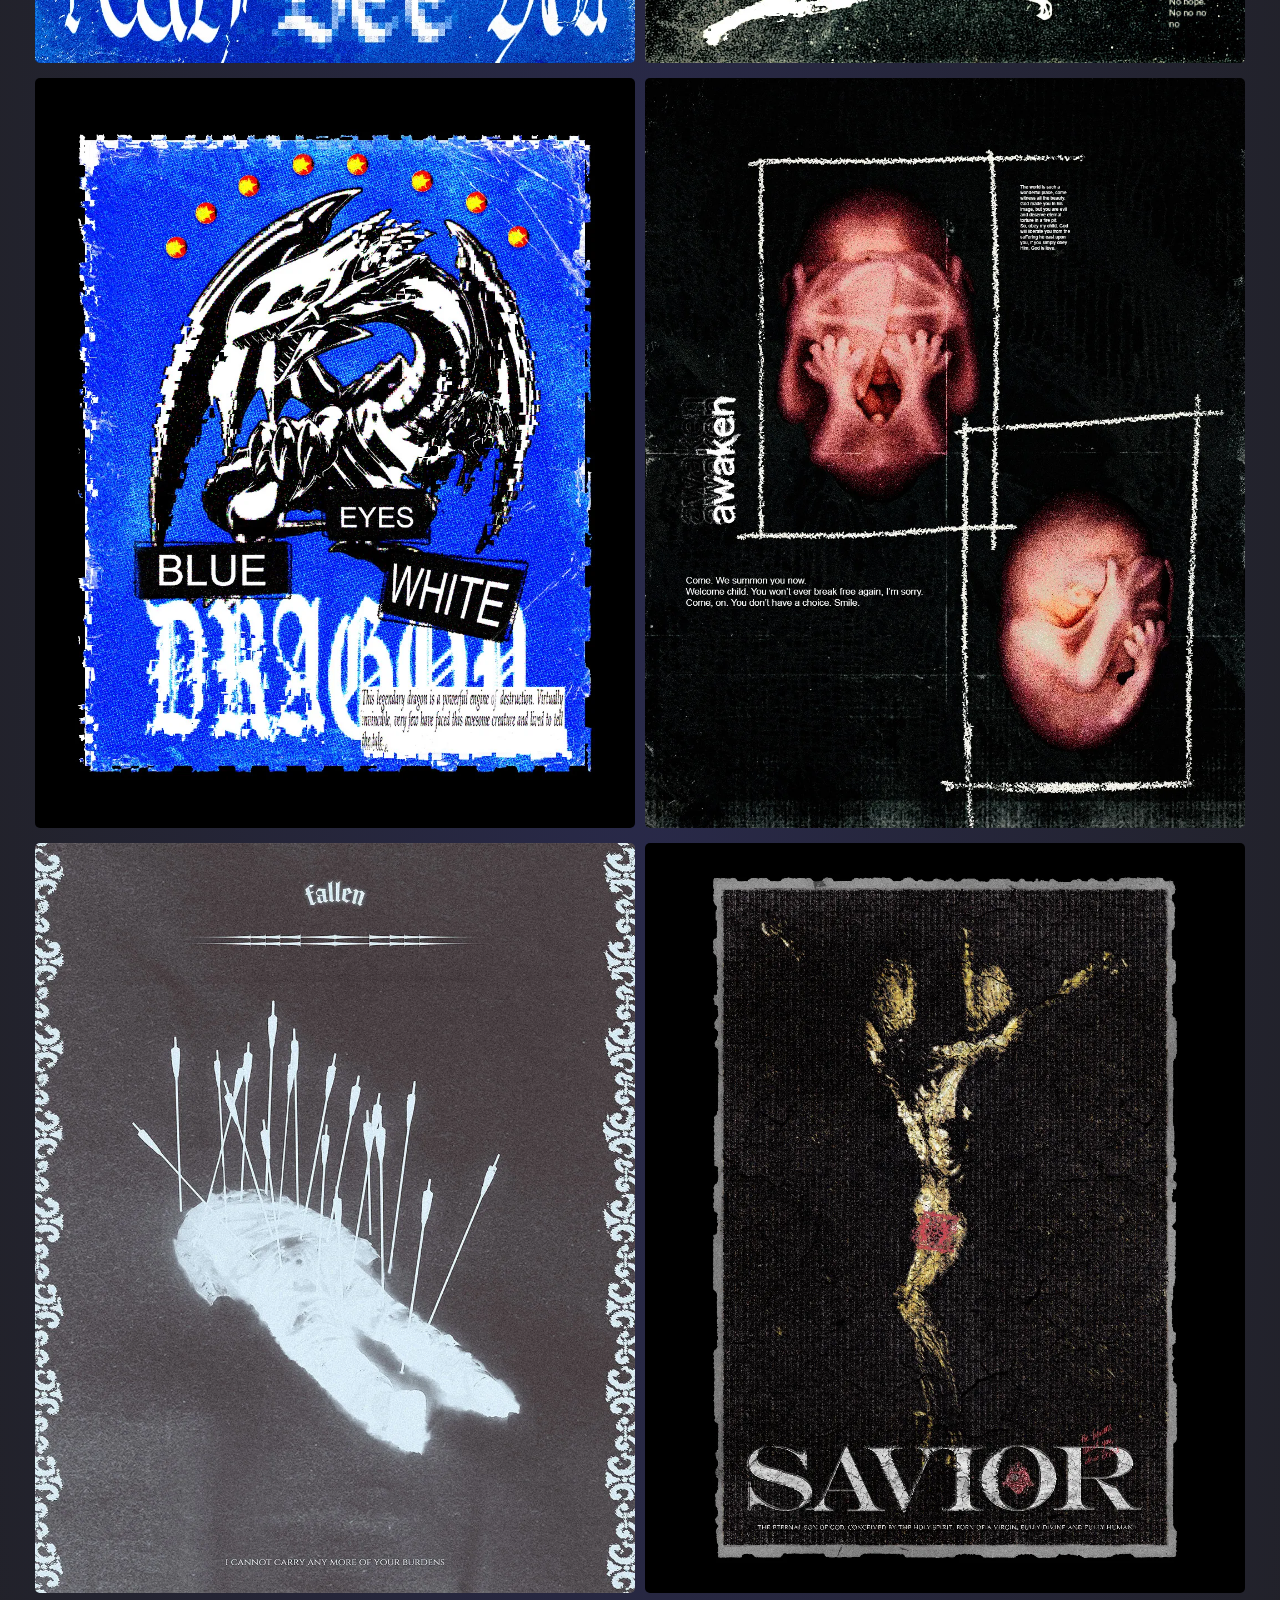
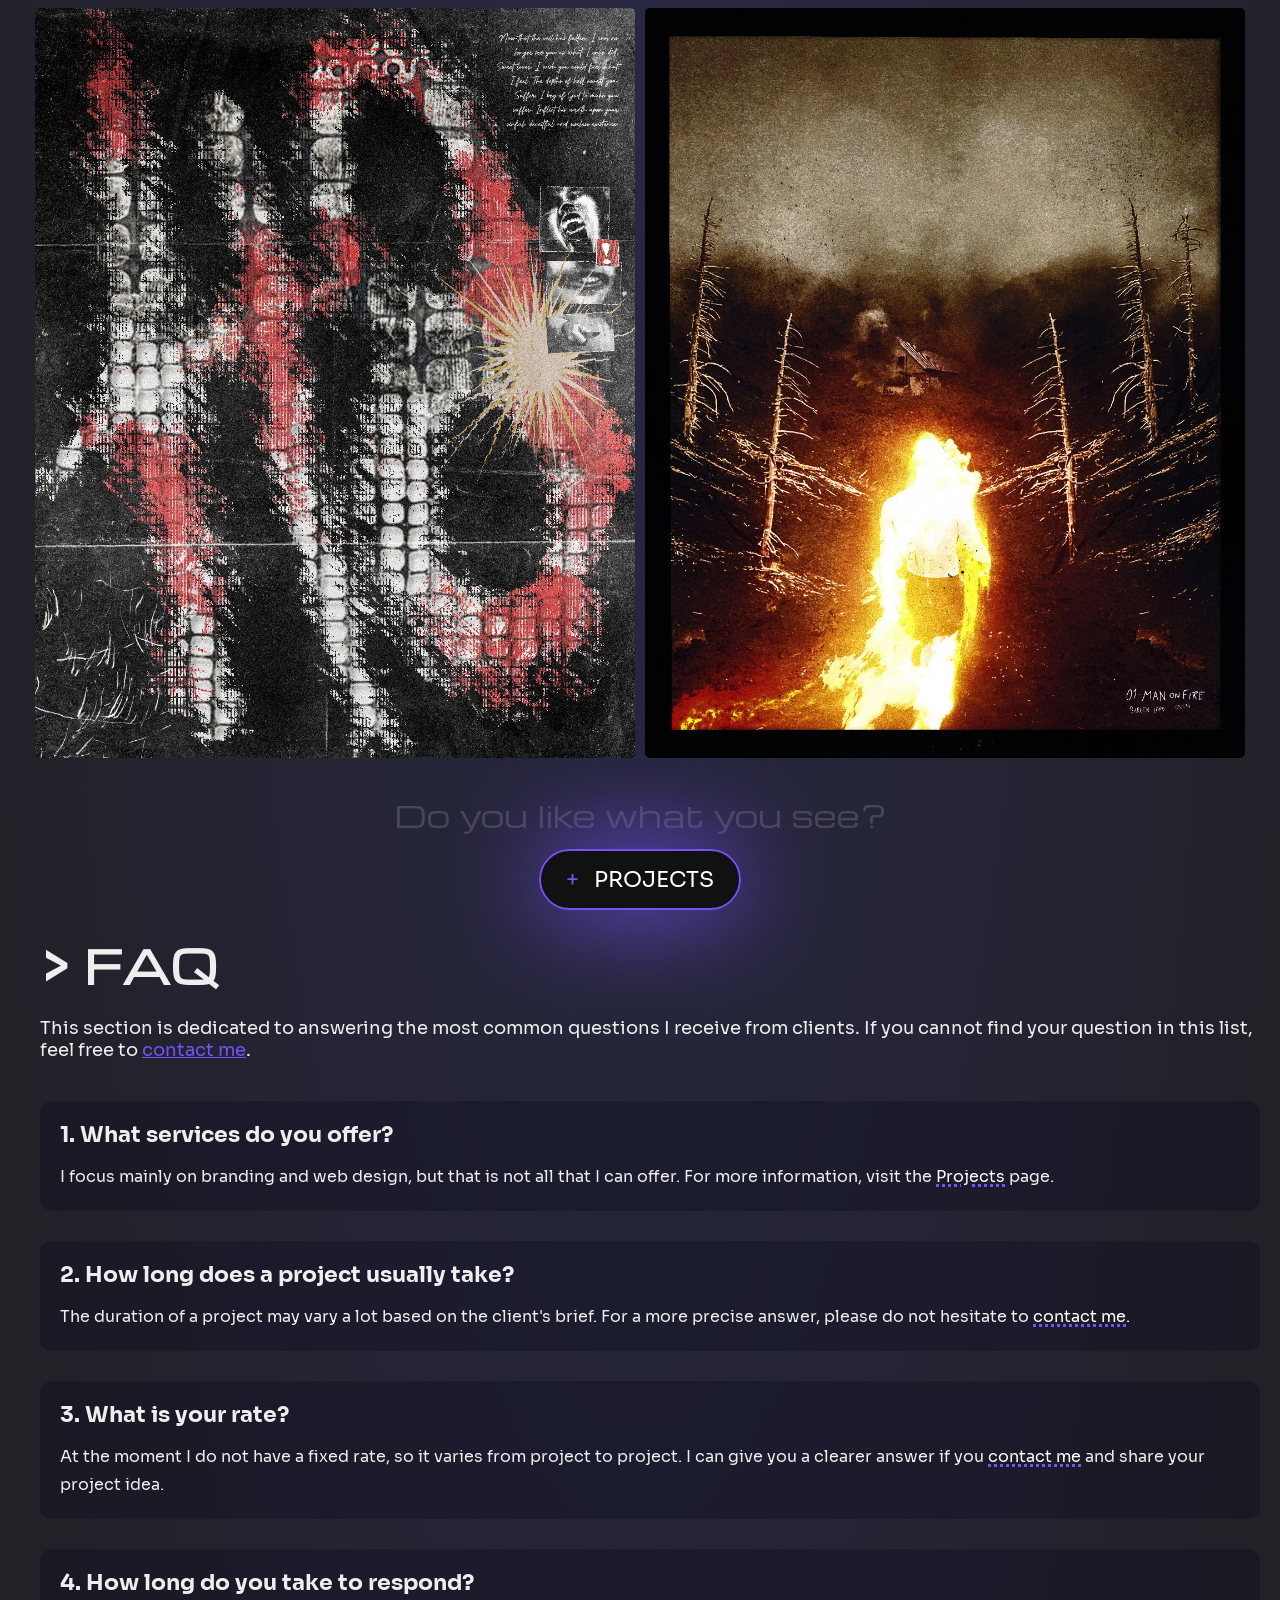
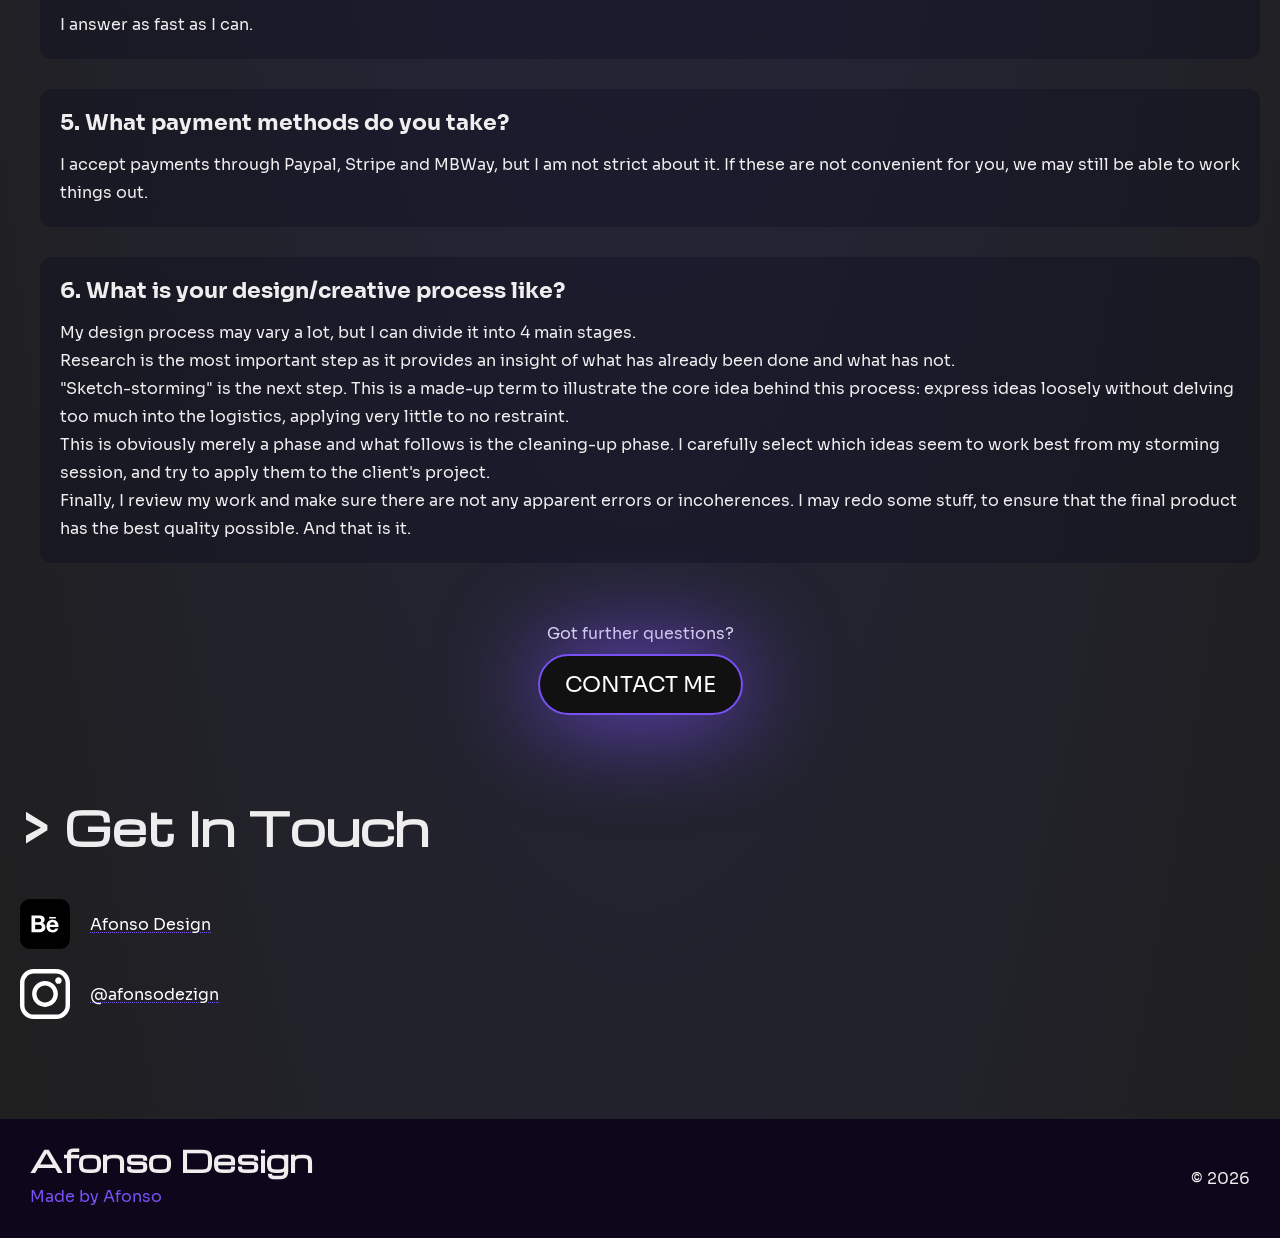
==== commit 9d695cc5: "website update: added faq section + nav bar fix" ====
--- a/index.html
+++ b/index.html
@@ -3,8 +3,8 @@
 <head>
   <meta charset="UTF-8">
   <meta name="viewport" content="width=device-width, initial-scale=1.0">
-  <meta name="description" content="Graphic Design freelancer looking to level up your brand or projects.">
-  <title>Afonso Design - Freelance Graphic Designer</title>
+  <meta name="description" content="Freelance graphic designer helping businesses and creators elevate their brand with branding, web design, and marketing visuals.">
+  <title>Afonso Design - Freelance Graphic Designer - Branding, Illustration and Web Design</title>
 
   <link rel="stylesheet" href="general.css">
   <link rel="stylesheet" href="nav.css">
@@ -14,15 +14,148 @@
   <link rel="stylesheet" href="footer.css">
 
   <link rel="icon" type="image/x-icon" href="../Logo/afdz.ico">
+  <link rel="apple-touch-icon" href="../Logo/afdz.ico">
+  <link rel="apple-touch-icon-precomposed" href="../Logo/afdz.ico">
+
+  <script type="application/ld+json">
+{
+  "@context": "https://schema.org",
+  "@type": "CollectionPage",
+  "mainEntity": [
+    {
+      "@type": "CreativeWork",
+      "name": "I can see you.",
+      "image": "../Images/I can see you blau.webp",
+      "dateCreated": "2025",
+      "creator": {
+        "@type": "Person",
+        "name": "Afonso Design"
+      },
+      "copyrightHolder": {
+        "@type": "Person",
+        "name": "Afonso Design"
+      },
+      "keywords": "poster design, graphic design, digital art"
+    },
+    {
+      "@type": "CreativeWork",
+      "name": "Lost, never to be found",
+      "image": "../Images/Lost, never to be found 1.webp",
+      "dateCreated": "2025",
+      "creator": {
+        "@type": "Person",
+        "name": "Afonso Design"
+      },
+      "copyrightHolder": {
+        "@type": "Person",
+        "name": "Afonso Design"
+      },
+      "keywords": "poster design, graphic design, digital art"
+    },
+    {
+      "@type": "CreativeWork",
+      "name": "Blue Eyes White Dragon",
+      "image": "../Images/Blue eyes 1.webp",
+      "dateCreated": "2025",
+      "creator": {
+        "@type": "Person",
+        "name": "Afonso Design"
+      },
+      "copyrightHolder": {
+        "@type": "Person",
+        "name": "Afonso Design"
+      },
+      "keywords": "poster design, graphic design, digital art"
+    },
+    {
+      "@type": "CreativeWork",
+      "name": "Awaken",
+      "image": "../Images/awaken.webp",
+      "dateCreated": "2025",
+      "creator": {
+        "@type": "Person",
+        "name": "Afonso Design"
+      },
+      "copyrightHolder": {
+        "@type": "Person",
+        "name": "Afonso Design"
+      },
+      "keywords": "poster design, graphic design, digital art"
+    },
+    {
+      "@type": "CreativeWork",
+      "name": "Fallen",
+      "image": "../Images/fallen b.webp",
+      "dateCreated": "2025",
+      "creator": {
+        "@type": "Person",
+        "name": "Afonso Design"
+      },
+      "copyrightHolder": {
+        "@type": "Person",
+        "name": "Afonso Design"
+      },
+      "keywords": "poster design, graphic design, digital art"
+    },
+    {
+      "@type": "CreativeWork",
+      "name": "Savior",
+      "image": "../Images/savior 1.webp",
+      "dateCreated": "2025",
+      "creator": {
+        "@type": "Person",
+        "name": "Afonso Design"
+      },
+      "copyrightHolder": {
+        "@type": "Person",
+        "name": "Afonso Design"
+      },
+      "keywords": "poster design, graphic design, digital art"
+    },
+    {
+      "@type": "CreativeWork",
+      "name": "H8",
+      "image": "../Images/h8_0.webp",
+      "dateCreated": "2025",
+      "creator": {
+        "@type": "Person",
+        "name": "Afonso Design"
+      },
+      "copyrightHolder": {
+        "@type": "Person",
+        "name": "Afonso Design"
+      },
+      "keywords": "poster design, graphic design, digital art"
+    },
+    {
+      "@type": "CreativeWork",
+      "name": "Barren",
+      "image": "../Images/Barren  textless post-work.webp",
+      "dateCreated": "2025",
+      "creator": {
+        "@type": "Person",
+        "name": "Afonso Design"
+      },
+      "copyrightHolder": {
+        "@type": "Person",
+        "name": "Afonso Design"
+      },
+      "keywords": "poster design, graphic design, digital art"
+    }
+  ]
+}
+</script>
+
 
 </head>
 
 <body>
   <nav>
     <div class="logo-container">
-      <a href="index.html"><img src="../Logo/Transparent White.png" class="brand-logo"></a>
+      <a href="index.html"><img src="../Logo/Transparent White.png" class="brand-logo" alt="brand logo"></a>
     </div>
     <div class="links-container">
+      <a href="index.html">Home</a>
       <a href="about.html">About</a>
       <a href="projects.html">Projects</a>
       <a href="store.html">Store</a>
@@ -95,7 +228,7 @@
     <div class="skillset-container">
       <div class="skill-container">
         <div class="skill-icon">
-          <img src="../Icons/psd logo.png">
+          <img src="../Icons/psd logo.png" alt="adobe photoshop logo">
           <div class="skill-level-container">
             <p class="skill-level">Skill Level</p>
             <svg xmlns="http://www.w3.org/2000/svg" height="32px" viewBox="0 -960 960 960" width="32px" fill="#fff"><path d="m323-245 157-94 157 95-42-178 138-120-182-16-71-168-71 167-182 16 138 120-42 178Zm-90 125 65-281L80-590l288-25 112-265 112 265 288 25-218 189 65 281-247-149-247 149Zm247-355Z"/></svg>
@@ -115,7 +248,7 @@
       </div>
       <div class="skill-container">
         <div class="skill-icon">
-          <img src="../Icons/ai logo.png">
+          <img src="../Icons/ai logo.png" alt="adobe illustrator logo">
           <div class="skill-level-container">
             <p class="skill-level">Skill Level</p>
           <svg xmlns="http://www.w3.org/2000/svg" height="32px" viewBox="0 -960 960 960" width="32px" fill="#fff"><path d="m323-245 157-94 157 95-42-178 138-120-182-16-71-168-71 167-182 16 138 120-42 178Zm-90 125 65-281L80-590l288-25 112-265 112 265 288 25-218 189 65 281-247-149-247 149Zm247-355Z"/></svg>
@@ -134,7 +267,7 @@
       </div>
       <div class="skill-container">
         <div class="skill-icon">
-          <img src="../Icons/da vinci logo.png">
+          <img src="../Icons/da vinci logo.png" alt="davinci resolve logo">
           <div class="skill-level-container">
             <p class="skill-level">Skill Level</p>
             <svg xmlns="http://www.w3.org/2000/svg" height="32px" viewBox="0 -960 960 960" width="32px" fill="#fff"><path d="m323-245 157-94 157 95-42-178 138-120-182-16-71-168-71 167-182 16 138 120-42 178Zm-90 125 65-281L80-590l288-25 112-265 112 265 288 25-218 189 65 281-247-149-247 149Zm247-355Z"/></svg>
@@ -152,7 +285,7 @@
       </div>
       <div class="skill-container">
         <div class="skill-icon">
-          <img src="../Icons/htmlcss logo.png">
+          <img src="../Icons/htmlcss logo.png" alt="html and css language logos">
           <div class="skill-level-container">
             <p class="skill-level">Skill Level</p>
           <svg xmlns="http://www.w3.org/2000/svg" height="32px" viewBox="0 -960 960 960" width="32px" fill="#fff"><path d="m323-245 157-94 157 95-42-178 138-120-182-16-71-168-71 167-182 16 138 120-42 178Zm-90 125 65-281L80-590l288-25 112-265 112 265 288 25-218 189 65 281-247-149-247 149Zm247-355Z"/></svg>
@@ -170,7 +303,7 @@
       </div>
       <div class="skill-container">
         <div class="skill-icon">
-          <img src="../Icons/figma logo.png">
+          <img src="../Icons/figma logo.png" alt="figma logo">
           <div class="skill-level-container">
             <p class="skill-level">Skill Level</p>
           <svg xmlns="http://www.w3.org/2000/svg" height="32px" viewBox="0 -960 960 960" width="32px" fill="#fff"><path d="m323-245 157-94 157 95-42-178 138-120-182-16-71-168-71 167-182 16 138 120-42 178Zm-90 125 65-281L80-590l288-25 112-265 112 265 288 25-218 189 65 281-247-149-247 149Zm247-355Z"/></svg>
@@ -189,7 +322,7 @@
       </div>
       <div class="skill-container">
         <div class="skill-icon">
-          <img src="../Icons/krita logo.png">
+          <img src="../Icons/krita logo.png" alt="krita logo">
           <div class="skill-level-container">
             <p class="skill-level">Skill Level</p>
           <svg xmlns="http://www.w3.org/2000/svg" height="32px" viewBox="0 -960 960 960" width="32px" fill="#fff"><path d="m323-245 157-94 157 95-42-178 138-120-182-16-71-168-71 167-182 16 138 120-42 178Zm-90 125 65-281L80-590l288-25 112-265 112 265 288 25-218 189 65 281-247-149-247 149Zm247-355Z"/></svg>
@@ -231,7 +364,6 @@
         <img src="../Images/I can see you blau.webp" alt="poster design of a woman holding a phone containing an eye inside it">
         <div class="img-details">
           <div class="img-details-items">
-            <p><span class="piece-name">"I can see you."</span><span class="piece-date">, 2025</span></p>
             <a href="posterdesigns.html"><button>Learn More</button></a>
           </div>
         </div>
@@ -241,7 +373,6 @@
         <img src="../Images/Lost, never to be found 1.webp" alt="poster design of a man in the depths of the ocean, wearing archaic diving equipment, holding a mysterious glowing object.">
         <div class="img-details">
           <div class="img-details-items">
-            <p><span class="piece-name">"Losst, never to be found"</span><span class="piece-date">, 2025</span></p>
             <a href="posterdesigns.html"><button>Learn More</button></a>
           </div>
         </div>
@@ -250,16 +381,14 @@
         <img src="../Images/Blue eyes 1.webp" alt="poster design of the YuGiOh character Blue Eyes White Dragon.">
         <div class="img-details">
           <div class="img-details-items">
-            <p><span class="piece-name">"Blue Eyes White Dragon"</span><span class="piece-date">, 2025</span></p>
-            <a href="posterdesigns.html"><button>Learn More</button></a>
-          </div>
-        </div>
-      </div>
-      <div class="port-img-container">
-        <img src="../Images/awaken.webp" alt="poster desing representing a human fetus from 2 different perspectives">
-        <div class="img-details">
-          <div class="img-details-items">
-            <p><span class="piece-name">"Awaken"</span><span class="piece-date">, 2025</span></p>
+            <a href="posterdesigns.html"><button>Learn More</button></a>
+          </div>
+        </div>
+      </div>
+      <div class="port-img-container">
+        <img src="../Images/awaken.webp" alt="poster design representing a human fetus from 2 different perspectives">
+        <div class="img-details">
+          <div class="img-details-items">
             <a href="posterdesigns.html"><button>Learn More</button></a>
           </div>
         </div>
@@ -268,7 +397,6 @@
         <img src="../Images/fallen b.webp" alt="poster design of a man laying on the ground after being hit with several arrows">
         <div class="img-details">
           <div class="img-details-items">
-            <p><span class="piece-name">"Fallen"</span><span class="piece-date">, 2025</span></p>
             <a href="posterdesigns.html"><button>Learn More</button></a>
           </div>
         </div>
@@ -277,7 +405,6 @@
         <img src="../Images/savior 1.webp" alt="Jesus represented in an almost vile manner with the inscription 'Savior' below">
         <div class="img-details">
           <div class="img-details-items">
-            <p><span class="piece-name">"Savior"</span><span class="piece-date">, 2025</span></p>
             <a href="posterdesigns.html"><button>Learn More</button></a>
           </div>
         </div>
@@ -286,7 +413,6 @@
         <img src="../Images/h8_0.webp" alt="typographic poster design, with heavy texture work">
         <div class="img-details">
           <div class="img-details-items">
-            <p><span class="piece-name">"H8"</span><span class="piece-date">, 2025</span></p>
             <a href="posterdesigns.html"><button>Learn More</button></a>
           </div>
         </div>
@@ -295,7 +421,6 @@
         <img src="../Images/Barren  textless post-work.webp" alt="image of a man on fire determined to walk back towards his burning home, in a barren land">
         <div class="img-details">
           <div class="img-details-items">
-            <p><span class="piece-name">"Barren"</span><span class="piece-date">, 2025</span></p>
             <a href="posterdesigns.html"><button>Learn More</button></a>
           </div>
         </div>
@@ -309,23 +434,91 @@
         </div>
     </div>
 
+    <section class="faq-sec">
+      <div class="faq-container">
+        <div class="faq-header">
+          <h2>> FAQ</h2>
+        </div>
+        <div class="faq-desc">
+          <p>This section is dedicated to answering the most common questions I receive from clients.
+            If you cannot find your question in this list, feel free to <a href="contact.html">contact me</a>.</p>
+        </div>
+      </div>
+      
+      <div class="qa-container">
+        <div class="question-container">1. What services do you offer?</div>
+        <div class="answer-container">
+          I focus mainly on branding and web design,
+          but that is not all that I can offer. For more information, visit the
+          <a href="projects.html">Projects</a> page.
+        </div>
+      </div>
+      <div class="qa-container">
+        <div class="question-container">2. How long does a project usually take?</div>
+        <div class="answer-container">
+          The duration of a project may vary a lot based
+          on the client's brief. For a more precise answer, please do not hesitate to
+          <a href="contact.html">contact me</a>.
+        </div>
+      </div>
+      <div class="qa-container">
+        <div class="question-container">3. What is your rate?</div>
+        <div class="answer-container">
+          At the moment I do not have a fixed rate, so it varies from project to project.
+          I can give you a clearer answer if you <a href="contact.css">contact me</a> and share your project idea.
+        </div>
+      </div>
+      <div class="qa-container">
+        <div class="question-container">4. How long do you take to respond?</div>
+        <div class="answer-container">
+          I answer as fast as I can.
+        </div>
+      </div>
+      <div class="qa-container">
+        <div class="question-container">5. What payment methods do you take?</div>
+        <div class="answer-container">
+          I accept payments through Paypal, Stripe and MBWay,
+          but I am not strict about it. If these are not convenient
+          for you, we may still be able to work things out.
+        </div>
+      </div>
+      <div class="qa-container">
+        <div class="question-container">6. What is your design/creative process like?</div>
+        <div class="answer-container">
+          My design process may vary a lot, but I can divide it into 4 main stages.
+          <br>Research
+          is the most important step as it provides an insight of what has already been done 
+          and what has not.<br>
+          "Sketch-storming" is the next step. This is a made-up term to illustrate the core idea
+          behind this process: express ideas loosely without delving too much into the logistics, applying
+          very little to no restraint.<br>
+          This is obviously merely a phase and what follows is the cleaning-up phase. 
+          I carefully select which ideas seem to work best from my storming session, and try
+          to apply them to the client's project.<br>
+          Finally, I review my work and make sure there are not any apparent errors or incoherences.
+          I may redo some stuff, to ensure that the final product has the best quality possible.
+          And that is it.
+        </div>
+      </div>
+      <div class="contact-cta">
+        <div><p>Got further questions?</p></div>
+        <div><a href="contact.html"><button class="contact-btn">CONTACT ME</button></a></div>
+      </div>
+    </section>
+
   </main>
 
   <footer>
     <div id="hire_me">
       <h3>> Get In Touch</h3>
-      <div class="email-link">
-        <svg xmlns="http://www.w3.org/2000/svg" height="50px" viewBox="0 -960 960 960" width="50px" fill="rgb(238,238,238)"><path d="M168-192q-29.7 0-50.85-21.16Q96-234.32 96-264.04v-432.24Q96-726 117.15-747T168-768h624q29.7 0 50.85 21.16Q864-725.68 864-695.96v432.24Q864-234 842.85-213T792-192H168Zm312-240L168-611v347h624v-347L480-432Zm0-85 312-179H168l312 179Zm-312-94v-85 432-347Z"/></svg>
-        <a href="mailto:inquiries@afonsodesign.com" target="_blank" class="my-email">inquiries@afonsodesign.com</a>
-      </div>
       <div class="socials-link">
-        <svg class="behance-icon" width="50px" height="50px" viewBox="0 0 512 512" version="1.1" xmlns="http://www.w3.org/2000/svg" xmlns:xlink="http://www.w3.org/1999/xlink" xml:space="preserve" xmlns:serif="http://www.serif.com/" style="fill-rule:evenodd;clip-rule:evenodd;stroke-linejoin:round;stroke-miterlimit:2;"><path d="M105,0l302,0c57.541,0.159 104.841,47.459 105,105l0,302c-0.159,57.541 -47.459,104.841 -105,105l-302,0c-57.541,-0.159 -104.841,-47.459 -105,-105l-0,-302c0.159,-57.541 47.459,-104.841 105,-105Z"/><path d="M313.542,309.917c11.344,9.033 27.246,9.938 39.542,2.25c4.139,-2.536 7.321,-6.378 9.042,-10.917l29.792,-0c-4.792,14.833 -12.042,25.375 -21.958,31.75c-10.689,6.63 -23.093,9.977 -35.667,9.625c-8.98,0.116 -17.901,-1.467 -26.292,-4.667c-7.505,-2.926 -14.287,-7.447 -19.875,-13.25c-5.484,-5.938 -9.733,-12.906 -12.5,-20.5c-3.01,-8.435 -4.505,-17.336 -4.417,-26.292c-0.065,-8.788 1.474,-17.514 4.542,-25.75c2.829,-7.758 7.226,-14.85 12.917,-20.833c5.691,-5.851 12.49,-10.511 20,-13.708c8.13,-3.434 16.883,-5.151 25.708,-5.042c9.489,-0.232 18.89,1.871 27.375,6.125c7.583,3.879 14.171,9.454 19.25,16.292c5.076,7.096 8.701,15.125 10.667,23.625c2.229,8.971 3.03,18.238 2.375,27.458l-88.875,0c-0.348,8.699 2.634,17.211 8.333,23.792l0.042,0.042Zm-115.667,-140.583c7.459,-0.075 14.905,0.651 22.208,2.167c6.128,1.201 11.961,3.594 17.167,7.042c4.808,3.32 8.659,7.847 11.167,13.125c2.769,6.279 4.094,13.1 3.875,19.958c0.27,7.577 -1.765,15.061 -5.833,21.458c-4.442,6.076 -10.407,10.876 -17.292,13.917c9.442,2.314 17.752,7.933 23.417,15.833c9.135,15.055 10.122,33.733 2.625,49.667c-3.224,6.131 -7.867,11.403 -13.542,15.375c-5.864,4.067 -12.414,7.045 -19.333,8.792c-7.263,1.905 -14.741,2.872 -22.25,2.875l-82.417,-0l0,-170.167l80.208,0l0,-0.042Zm-2.792,141.167c3.516,0.03 7.024,-0.333 10.458,-1.083c3.142,-0.614 6.13,-1.846 8.792,-3.625c2.595,-1.696 4.705,-4.036 6.125,-6.792c1.606,-3.437 2.363,-7.21 2.208,-11c-0,-8.75 -2.5,-15.042 -7.417,-18.833c-5.682,-3.938 -12.512,-5.888 -19.417,-5.542l-40.75,0l0,46.833l40,0l0,0.042Zm-2.083,-72.458c5.926,0.294 11.786,-1.376 16.667,-4.75c4.555,-3.772 6.947,-9.572 6.375,-15.458c0.121,-3.39 -0.609,-6.757 -2.125,-9.792c-1.358,-2.461 -3.361,-4.506 -5.792,-5.917c-2.552,-1.54 -5.385,-2.56 -8.333,-3c-3.176,-0.576 -6.398,-0.855 -9.625,-0.833l-35,0l0,39.75l37.917,0l-0.083,0Zm105.208,-54.958l69,0l0,16.667l-69,0l0,-16.667Zm54.167,62.125c-5.122,-4.823 -12.02,-7.314 -19.042,-6.875c-4.641,-0.168 -9.255,0.775 -13.458,2.75c-3.304,1.657 -6.228,3.984 -8.583,6.833c-2.086,2.545 -3.619,5.496 -4.5,8.667c-0.832,2.711 -1.363,5.506 -1.583,8.333l55.042,0c-0.413,-7.179 -3.165,-14.03 -7.833,-19.5l-0.042,-0.208Z" style="fill:#fff;"/></svg>
-        <a href="https://www.behance.net/afonsodesign">
+        <svg alt="behance logo" class="behance-icon" width="50px" height="50px" viewBox="0 0 512 512" version="1.1" xmlns="http://www.w3.org/2000/svg" xmlns:xlink="http://www.w3.org/1999/xlink" xml:space="preserve" xmlns:serif="http://www.serif.com/" style="fill-rule:evenodd;clip-rule:evenodd;stroke-linejoin:round;stroke-miterlimit:2;"><path d="M105,0l302,0c57.541,0.159 104.841,47.459 105,105l0,302c-0.159,57.541 -47.459,104.841 -105,105l-302,0c-57.541,-0.159 -104.841,-47.459 -105,-105l-0,-302c0.159,-57.541 47.459,-104.841 105,-105Z"/><path d="M313.542,309.917c11.344,9.033 27.246,9.938 39.542,2.25c4.139,-2.536 7.321,-6.378 9.042,-10.917l29.792,-0c-4.792,14.833 -12.042,25.375 -21.958,31.75c-10.689,6.63 -23.093,9.977 -35.667,9.625c-8.98,0.116 -17.901,-1.467 -26.292,-4.667c-7.505,-2.926 -14.287,-7.447 -19.875,-13.25c-5.484,-5.938 -9.733,-12.906 -12.5,-20.5c-3.01,-8.435 -4.505,-17.336 -4.417,-26.292c-0.065,-8.788 1.474,-17.514 4.542,-25.75c2.829,-7.758 7.226,-14.85 12.917,-20.833c5.691,-5.851 12.49,-10.511 20,-13.708c8.13,-3.434 16.883,-5.151 25.708,-5.042c9.489,-0.232 18.89,1.871 27.375,6.125c7.583,3.879 14.171,9.454 19.25,16.292c5.076,7.096 8.701,15.125 10.667,23.625c2.229,8.971 3.03,18.238 2.375,27.458l-88.875,0c-0.348,8.699 2.634,17.211 8.333,23.792l0.042,0.042Zm-115.667,-140.583c7.459,-0.075 14.905,0.651 22.208,2.167c6.128,1.201 11.961,3.594 17.167,7.042c4.808,3.32 8.659,7.847 11.167,13.125c2.769,6.279 4.094,13.1 3.875,19.958c0.27,7.577 -1.765,15.061 -5.833,21.458c-4.442,6.076 -10.407,10.876 -17.292,13.917c9.442,2.314 17.752,7.933 23.417,15.833c9.135,15.055 10.122,33.733 2.625,49.667c-3.224,6.131 -7.867,11.403 -13.542,15.375c-5.864,4.067 -12.414,7.045 -19.333,8.792c-7.263,1.905 -14.741,2.872 -22.25,2.875l-82.417,-0l0,-170.167l80.208,0l0,-0.042Zm-2.792,141.167c3.516,0.03 7.024,-0.333 10.458,-1.083c3.142,-0.614 6.13,-1.846 8.792,-3.625c2.595,-1.696 4.705,-4.036 6.125,-6.792c1.606,-3.437 2.363,-7.21 2.208,-11c-0,-8.75 -2.5,-15.042 -7.417,-18.833c-5.682,-3.938 -12.512,-5.888 -19.417,-5.542l-40.75,0l0,46.833l40,0l0,0.042Zm-2.083,-72.458c5.926,0.294 11.786,-1.376 16.667,-4.75c4.555,-3.772 6.947,-9.572 6.375,-15.458c0.121,-3.39 -0.609,-6.757 -2.125,-9.792c-1.358,-2.461 -3.361,-4.506 -5.792,-5.917c-2.552,-1.54 -5.385,-2.56 -8.333,-3c-3.176,-0.576 -6.398,-0.855 -9.625,-0.833l-35,0l0,39.75l37.917,0l-0.083,0Zm105.208,-54.958l69,0l0,16.667l-69,0l0,-16.667Zm54.167,62.125c-5.122,-4.823 -12.02,-7.314 -19.042,-6.875c-4.641,-0.168 -9.255,0.775 -13.458,2.75c-3.304,1.657 -6.228,3.984 -8.583,6.833c-2.086,2.545 -3.619,5.496 -4.5,8.667c-0.832,2.711 -1.363,5.506 -1.583,8.333l55.042,0c-0.413,-7.179 -3.165,-14.03 -7.833,-19.5l-0.042,-0.208Z" style="fill:#fff;"/></svg>
+        <a href="https://www.behance.net/afonsodesign" target="_blank">
           Afonso Design
         </a>
       </div>
       <div class="socials-link instagram-icon">
-        <svg fill="#fff" version="1.1" id="Layer_1" xmlns="http://www.w3.org/2000/svg" xmlns:xlink="http://www.w3.org/1999/xlink" width="50px" height="50px" viewBox="0 0 169.063 169.063" xml:space="preserve">
+        <svg alt="instagram icon" fill="#fff" version="1.1" id="Layer_1" xmlns="http://www.w3.org/2000/svg" xmlns:xlink="http://www.w3.org/1999/xlink" width="50px" height="50px" viewBox="0 0 169.063 169.063" xml:space="preserve">
           <g>
             <path d="M122.406,0H46.654C20.929,0,0,20.93,0,46.655v75.752c0,25.726,20.929,46.655,46.654,46.655h75.752
               c25.727,0,46.656-20.93,46.656-46.655V46.655C169.063,20.93,148.133,0,122.406,0z M154.063,122.407
@@ -339,7 +532,7 @@
               C135.661,29.421,132.821,28.251,129.921,28.251z"/>
           </g>
         </svg>
-        <a href="https://www.instagram.com/afonsodezign/">
+        <a href="https://www.instagram.com/afonsodezign/" target="_blank">
           @afonsodezign
         </a>
       </div>
--- a/general.css
+++ b/general.css
@@ -4,6 +4,11 @@
   border:none;
   box-sizing: border-box;
 }
+
+:root{
+  --main-color:rgb(120, 80, 244);
+}
+/*Added root for main color testing*/
 
 html{
   scroll-behavior: smooth;
@@ -54,7 +59,7 @@
   display: flex;
   align-items: center;
   justify-content: center;
-  color:rgb(120, 80, 244);
+  color:var(--main-color);
   font-weight:bold;
   margin:100px 0 200px 0;
 }
@@ -102,4 +107,4 @@
   body{
     margin-top:100px;
   }
-}+}
--- a/nav.css
+++ b/nav.css
@@ -1,3 +1,7 @@
+:root{
+  --main-color:rgb(120, 80, 244);
+}
+
 nav{
   display: flex;
   justify-content: space-between;
@@ -32,7 +36,7 @@
   width:100%;
   height:3px;
   position:absolute;
-  background-color: rgb(120, 80, 244);
+  background-color: var(--main-color);
   bottom:0;
   left:0;
 
@@ -52,7 +56,7 @@
 }
 
 nav .links-container a:hover{
-  color:rgb(120, 80, 244);
+  color:var(--main-color);
   transition:0.2s ease;
 }
 
@@ -68,8 +72,8 @@
 }
 
 nav .button-container button:hover{
-  background-color: rgb(120, 80, 244);
-  box-shadow: 0 0 10px rgb(120, 80, 244);
+  background-color: var(--main-color);
+  box-shadow: 0 0 10px var(--main-color);
 }
 
 nav .button-container button a{
--- a/header.css
+++ b/header.css
@@ -1,3 +1,7 @@
+:root{
+  --main-color:rgb(120, 80, 244);
+}
+
 header{
   font-family: "Michroma", "Sora", "Verdana";
 }
@@ -17,7 +21,7 @@
   text-align: center;
   padding:5px;
   font-size: 22px;
-  color:rgb(120, 80, 244);
+  color:var(--main-color);
 }
 
 .carousel{
--- a/main.css
+++ b/main.css
@@ -1,3 +1,7 @@
+:root{
+  --main-color:rgb(120, 80, 244);
+}
+
 #projects{
   background-color: transparent;
   height:120px;
@@ -73,7 +77,7 @@
 }
 
 .img-details button:hover{
-  background-color: rgb(120, 80, 244);
+  background-color: var(--main-color);
   color:rgb(31,31,31);
 }
 
@@ -115,16 +119,16 @@
   text-decoration: none;
   border-radius:50px;
   border:2px solid rgb(120, 80, 244);
-  box-shadow: 0 0 100px rgb(120, 80, 244);
+  box-shadow: 0 0 100px var(--main-color);
 }
 
 .more-projects-button a span{
-  color:rgb(120, 80, 244);
+  color:var(--main-color);
   margin-right:10px;
 }
 
 .more-projects-button a:hover{
-  background-color: rgb(120, 80, 244);
+  background-color: var(--main-color);
   color:rgb(17, 17, 17);
   transition:0.3s ease-in-out;
   cursor:pointer;
@@ -136,6 +140,88 @@
   color:rgb(17, 17, 17);
 }
 
+/*faq section*/
+
+.faq-container{
+  margin:0 0 40px 20px;
+}
+
+.faq-header{
+  font-size:30px;
+  margin-bottom:20px;
+  font-family: "Michroma", "Sora", "Verdana";
+}
+
+.faq-desc{
+  font-size:18px;
+}
+
+.faq-desc a{
+  color: var(--main-color);
+}
+
+.qa-container{
+  margin:0 0 30px 20px;
+  background-color: rgba(9, 8, 27, 0.3); 
+  border-radius:12px;
+  padding:20px;
+}
+
+.question-container{
+  font-size:22px;
+  font-weight:700;
+  margin-bottom:15px;
+}
+
+.answer-container{
+  line-height: 28px;
+}
+
+.answer-container a{
+  color:white;
+  cursor: pointer;
+  text-decoration: 3px underline dotted var(--main-color);
+  text-underline-offset: 2px;
+}
+
+.answer-container a:hover{
+  color:var(--main-color);
+  cursor: pointer;
+  text-decoration: 3px underline dotted var(--main-color);
+  text-underline-offset: 6px;
+  transition: 0.3s ease-in-out;
+}
+
+.contact-cta{
+  margin-top:60px;
+  display: flex;
+  justify-content: center;
+  align-items: center;
+  flex-direction: column;
+  gap:10px;
+}
+
+.contact-btn{
+  padding:15px 25px;
+  font-size:22px;
+  text-decoration: none;
+  border-radius:50px;
+  color:white;
+  background-color: rgb(17, 17, 17);
+  border:2px solid rgb(120, 80, 244);
+  box-shadow:0 0 100px var(--main-color);
+  font-family:"Sora", "Verdana";
+}
+
+.contact-btn:hover{
+  color:rgb(17, 17, 17);
+  background-color: var(--main-color);
+  transition:0.3s ease-in-out;
+  cursor:pointer;
+  box-shadow: none;
+}
+/**/
+
 /*_______*/
 
 @media screen and (width <= 1250px) {
@@ -178,7 +264,7 @@
     margin-top:15px;
   }
   .like-container .more-projects-button a{
-    box-shadow: 0 0 50px rgb(120, 80, 244);
+    box-shadow: 0 0 50px var(--main-color);
   }
 }
 
@@ -195,4 +281,4 @@
   .projects-title{
     font-size:16px;
   }
-}+}
--- a/skills.css
+++ b/skills.css
@@ -1,3 +1,7 @@
+:root{
+  --main-color:rgb(120, 80, 244);
+}
+
 .skills-panel{
   display: flex;
   justify-content: center;
@@ -26,12 +30,12 @@
 
 .skill-container:hover{
   border:1px solid rgb(120, 80, 244);
-  background-color: rgb(32, 32, 46);
+  background- rgb(32, 32, 46);
   transition: background-color 0.2s ease-in-out;
 }
 
 .skill-container:hover .skill-description p{
-  color:rgb(171, 151, 233);
+  rgb(171, 151, 233);
   transition:0.2s ease-in-out;
 }
 
@@ -56,13 +60,13 @@
 
 .skill-description h2{
   font-family: Michroma, Sora, Verdana;
-  color:white;
+  white;
   text-decoration: none;
 } 
 
 .skill-description p{
   font-size:20px;
-  color:rgb(160, 156, 173);
+  rgb(160, 156, 173);
   margin-top:20px;
 }
 
@@ -71,7 +75,7 @@
   font-size:12px;
 }
 .skill-container:hover .skill-level{
-  color:rgb(120, 80, 244);
+  color:var(--main-color);
 }
 
 
@@ -98,4 +102,4 @@
   .skill-description p{
     font-size:15px;
   }
-}+}
--- a/footer.css
+++ b/footer.css
@@ -1,3 +1,7 @@
+:root{
+  --main-color:rgb(120, 80, 244);
+}
+
 #hire_me h3{
   font-size: 30px;
   font-family: Michroma, Sora, Verdana;
@@ -18,14 +22,14 @@
 #hire_me .email-link .my-email{
   color:white;
   cursor: pointer;
-  text-decoration: 1px underline dotted rgb(120, 80, 244);
+  text-decoration: 1px underline dotted var(--main-color);
   text-underline-offset: 2px;
 }
 
 #hire_me .email-link .my-email:hover{
-  color:rgb(120, 80, 244);
+  color:var(--main-color);
   cursor: pointer;
-  text-decoration: 1px underline dotted rgb(120, 80, 244);
+  text-decoration: 1px underline dotted var(--main-color);
   text-underline-offset: 6px;
   transition: 0.3s ease-in-out;
 }
@@ -35,7 +39,7 @@
 }
 
 .email-link:hover svg{
-  fill:rgb(120, 80, 244);
+  fill:var(--main-color);
   transition: 0.3s ease-in-out;
 }
 
@@ -51,13 +55,13 @@
 .socials-link a{
   color:white;
   cursor: pointer;
-  text-decoration: 1px underline dotted rgb(120, 80, 244);
+  text-decoration: 1px underline dotted var(--main-color);
   text-underline-offset: 2px;
 }
 .socials-link a:hover{
-  color:rgb(120, 80, 244);
+  color:var(--main-color);
   cursor: pointer;
-  text-decoration: 1px underline dotted rgb(120, 80, 244);
+  text-decoration: 1px underline dotted var(--main-color);
   text-underline-offset: 6px;
   transition: 0.3s ease-in-out;
 }
@@ -85,7 +89,7 @@
 }
 
 .maker{
-  color:rgb(120, 80, 244);
+  color:var(--main-color);
 }
 
 @media screen and (min-width:1200px){
